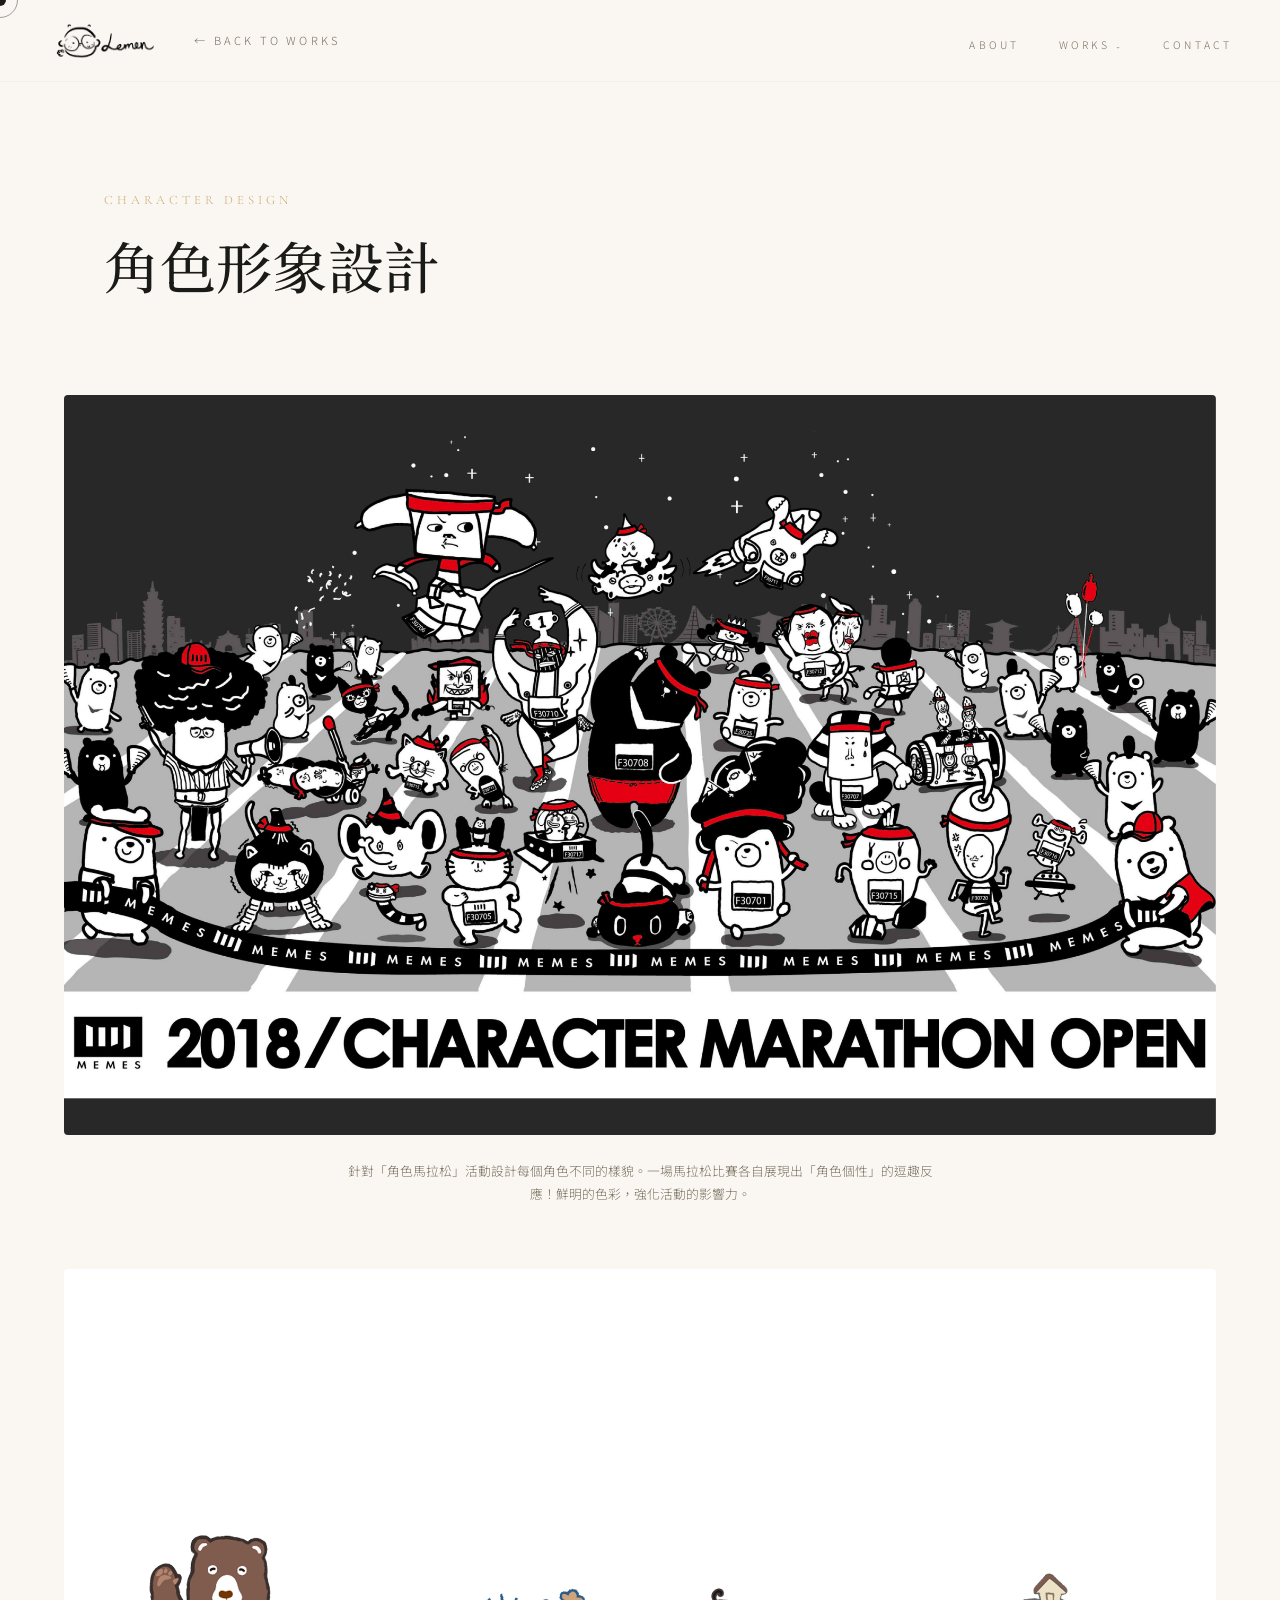
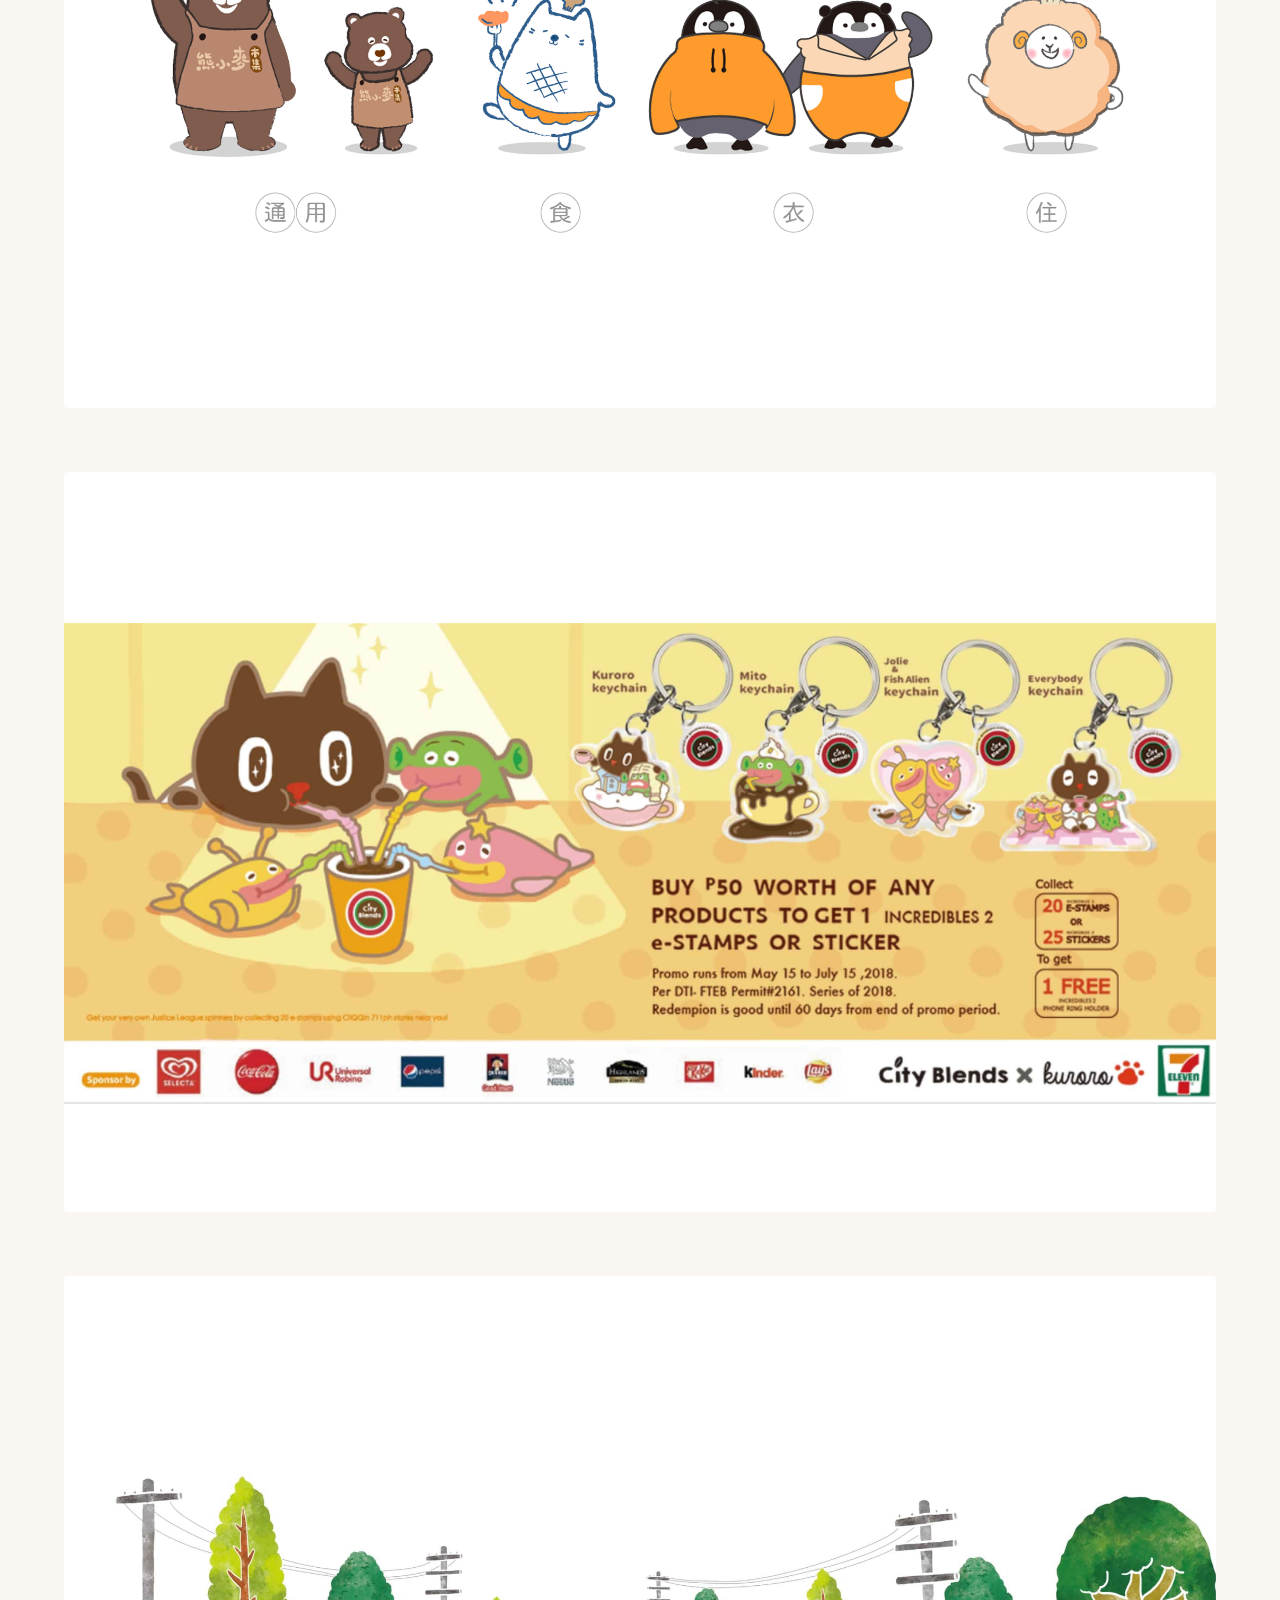
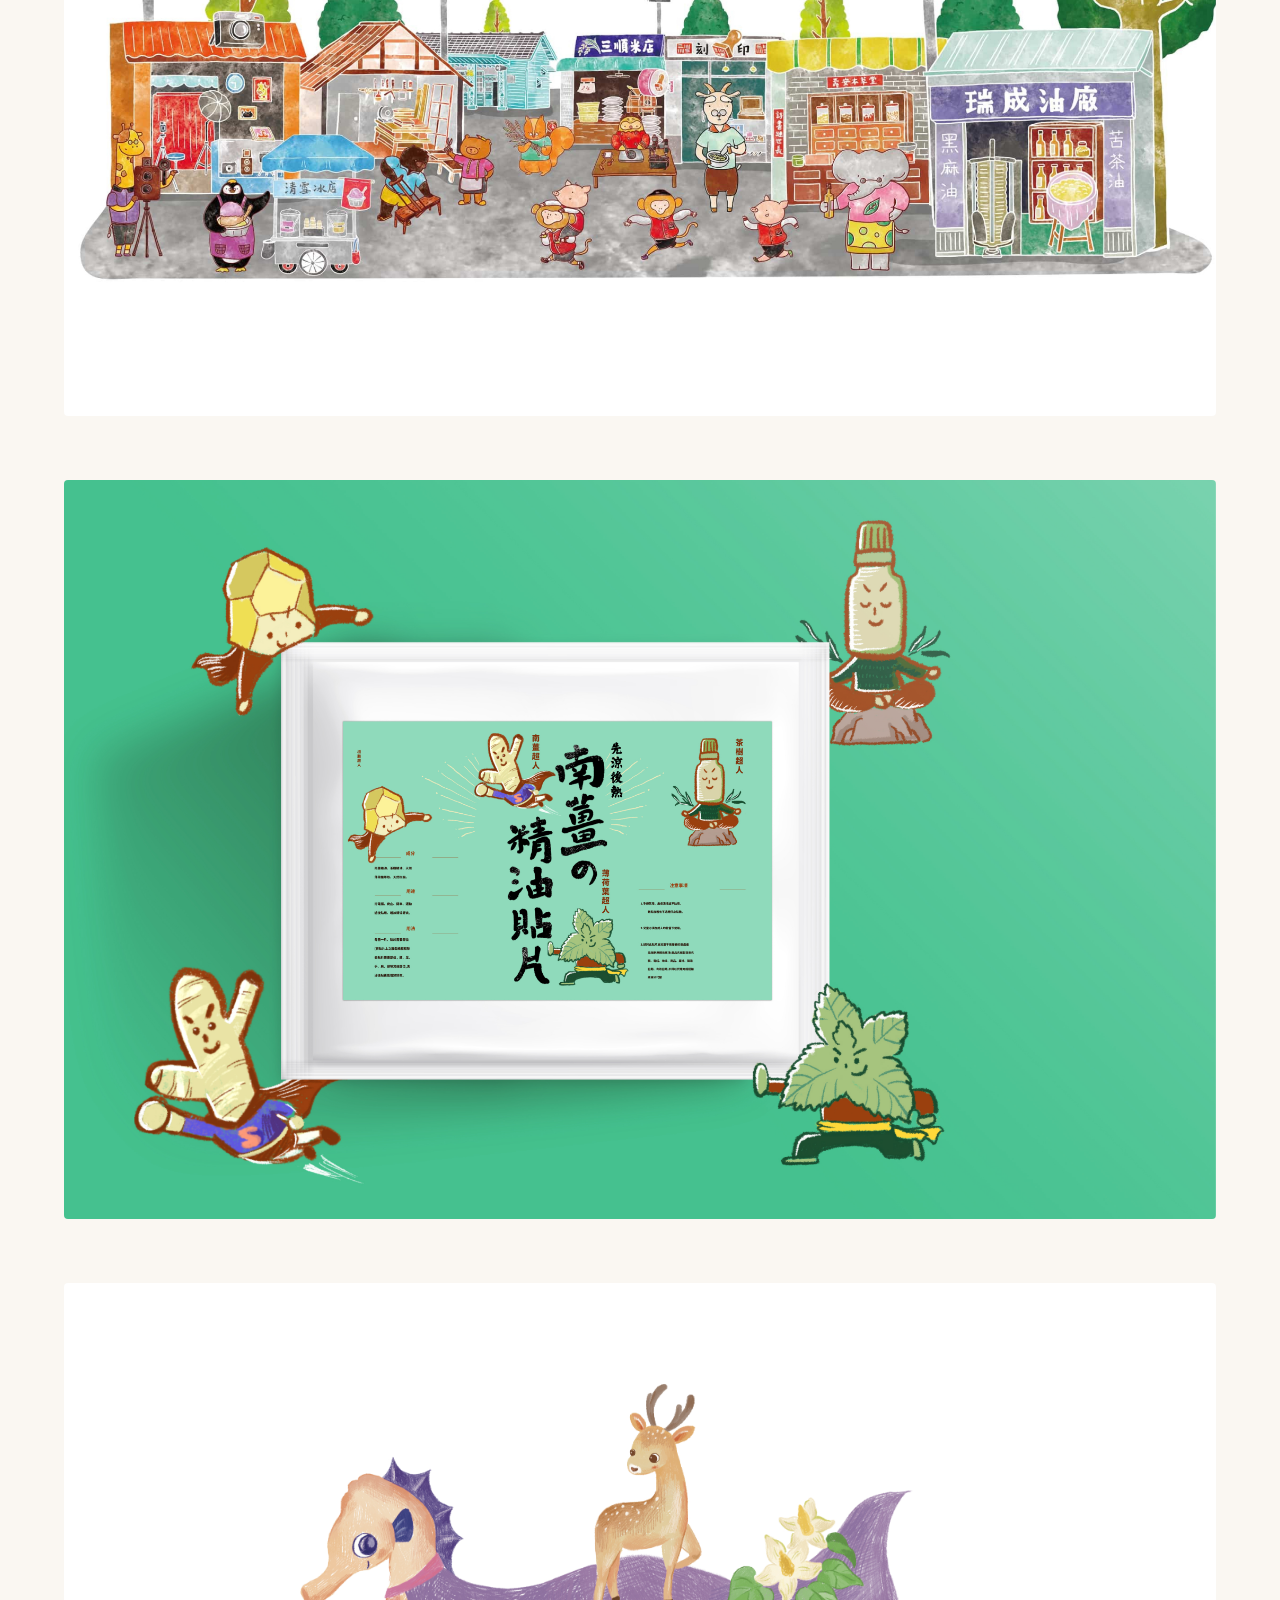
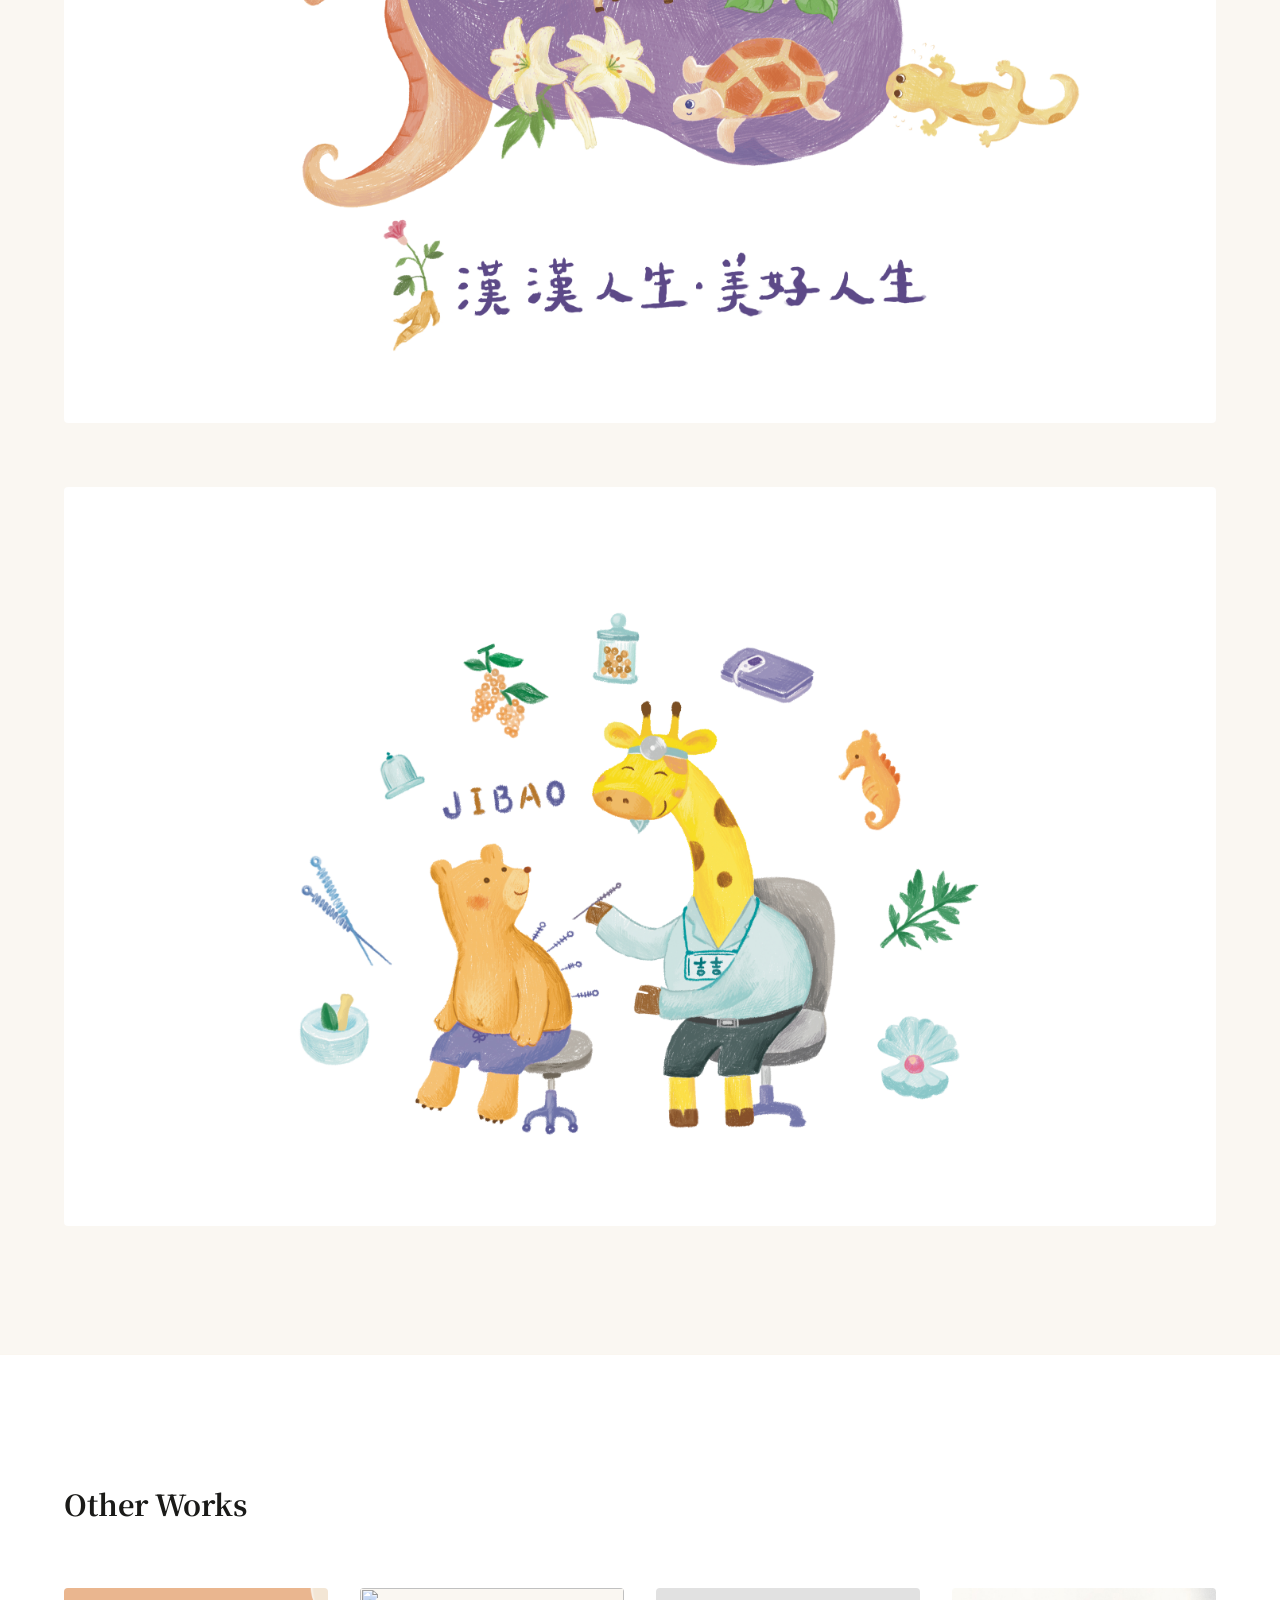
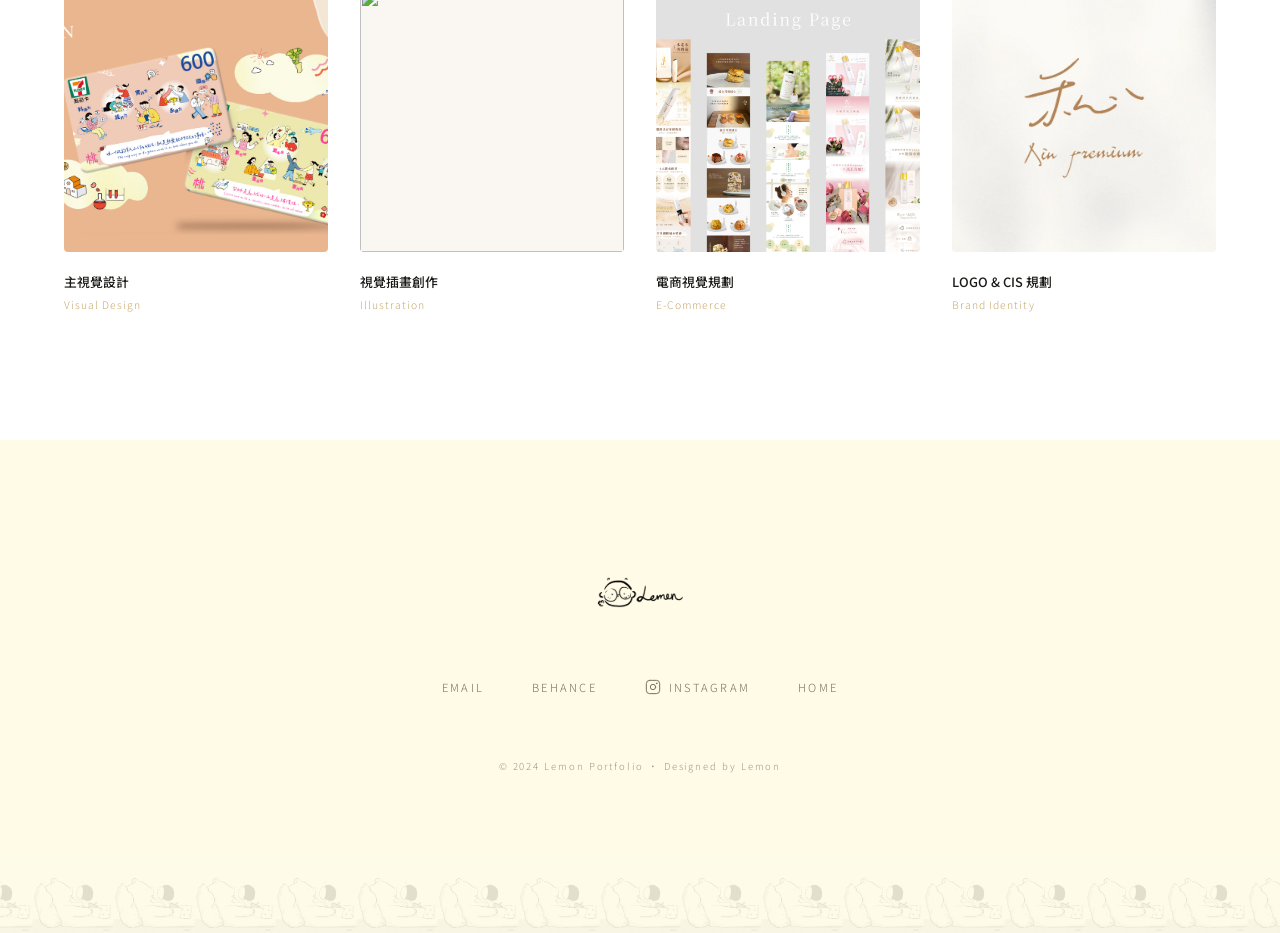
==== work-character.html @ ae892cd6 "Update links and add Floating Back to Top button" ====
<!DOCTYPE html>
<html lang="zh-TW">

<head>
    <meta charset="UTF-8">
    <meta name="viewport" content="width=device-width, initial-scale=1.0">
    <title>角色設計 — Lemon Portfolio</title>
    <link rel="preconnect" href="https://fonts.googleapis.com">
    <link rel="preconnect" href="https://fonts.gstatic.com" crossorigin>
    <link
        href="https://fonts.googleapis.com/css2?family=Noto+Serif+TC:wght@300;400;500;600&family=Cormorant+Garamond:ital,wght@0,300;0,400;0,500;0,600;0,700;1,300;1,400&family=Noto+Sans+TC:wght@300;400&display=swap"
        rel="stylesheet">
    <link rel="stylesheet" href="work.css">
</head>

<body class="work-page">

    <div class="cursor" id="cursor"></div>
    <div class="cursor-ring" id="cursorRing"></div>

    <!-- NAV -->
    <nav class="work-nav">
        <div class="nav-left">
            <a href="index.html" class="work-nav-logo">
                <img src="logo.png" alt="Lemon">
            </a>
            <a href="index.html#works" class="work-link-back">
                ← Back to Works
            </a>
        </div>
        <ul class="nav-links">
            <li><a href="index.html#about">About</a></li>
            <li class="has-dropdown">
                <a href="index.html#works">Works</a>
                <ul class="dropdown">
                    <li><a href="work-visual.html">主視覺設計</a></li>
                    <li><a href="work-illustration.html">插畫視覺設計</a></li>
                    <li><a href="work-character.html">角色形象設計</a></li>
                    <li><a href="work-commercial.html">商業作品設計</a></li>
                    <li><a href="work-logo.html">品牌識別設計</a></li>
                    <li><a href="work-ui.html">UI視覺設計</a></li>
                </ul>
            </li>
            <li><a href="index.html#contact">Contact</a></li>
        </ul>

        <div class="hamburger" id="hamburger">
            <span></span>
            <span></span>
            <span></span>
        </div>
    </nav>

    <!-- HEADER -->
    <header class="detail-header">
        <p class="detail-cat">Character Design</p>
        <h1 class="detail-title">角色形象設計</h1>
    </header>

    <!-- BODY -->
    <main class="detail-body">
        <div class="image-stack">
            <div class="stack-item">
                <img src="works/character-01.jpg" alt="Character Design 01">
                <p class="stack-caption">針對「角色馬拉松」活動設計每個角色不同的樣貌。一場馬拉松比賽各自展現出「角色個性」的逗趣反應！鮮明的色彩，強化活動的影響力。</p>
            </div>
            <!-- 2 -->
            <div class="stack-item">
                <img src="works/character-02.jpg" alt="Character Design 02">

            </div>

            <!-- 3 -->
            <div class="stack-item">
                <img src="works/character-03.jpg" alt="Character Design 03">

            </div>
            <!-- 4 -->
            <div class="stack-item">
                <img src="works/character-04.jpg" alt="Character Design 04">

            </div>
            <!-- 5 -->
            <div class="stack-item">
                <img src="works/character-05.jpg" alt="Character Design 05">
            </div>
            <!-- 6 -->
            <div class="stack-item">
                <img src="works/character-06.jpg" alt="Character Design 06">
            </div>
            <!-- 7 -->
            <div class="stack-item">
                <img src="works/character-07.jpg" alt="Character Design 07">
            </div>

    </main>

    <!-- RELATED WORKS -->
    <section class="related-section">
        <div class="related-header">
            <h2 class="related-title">Other Works</h2>
        </div>
        <div class="related-grid">
            <a href="work-visual.html" class="related-item">
                <div class="related-thumb"><img src="works/visual-01.jpg" alt=""></div>
                <div class="related-name">主視覺設計</div>
                <div class="related-tag">Visual Design</div>
            </a>
            <a href="work-illustration.html" class="related-item">
                <div class="related-thumb"><img src="works/illustration-02.jpg" alt=""></div>
                <div class="related-name">視覺插畫創作</div>
                <div class="related-tag">Illustration</div>
            </a>
            <a href="work-commercial.html" class="related-item">
                <div class="related-thumb"><img src="works/commercial-01.jpg" alt=""></div>
                <div class="related-name">電商視覺規劃</div>
                <div class="related-tag">E-Commerce</div>
            </a>
            <a href="work-logo.html" class="related-item">
                <div class="related-thumb"><img src="works/logo-cis-01.jpg" alt=""></div>
                <div class="related-name">LOGO & CIS 規劃</div>
                <div class="related-tag">Brand Identity</div>
            </a>
        </div>
    </section>

    <!-- FOOTER -->
    <footer class="page-footer">
        <img src="logo.png" alt="Lemon" class="footer-logo">
        <div class="footer-contact-links">
            <a href="mailto:komo2102@gmail.com" class="footer-link">Email</a>
            <a href="https://www.behance.net/kkkomo2102" target="_blank" class="footer-link">Behance</a>
            <a href="https://www.instagram.com/ball_ball_cute?igsh=MTl1d2VodnV4YzM5aw%3D%3D&utm_source=qr"
                target="_blank" class="footer-link footer-ig" aria-label="Instagram">
                <svg xmlns="http://www.w3.org/2000/svg" width="16" height="16" viewBox="0 0 24 24" fill="none"
                    stroke="currentColor" stroke-width="1.5" stroke-linecap="round" stroke-linejoin="round">
                    <rect x="2" y="2" width="20" height="20" rx="5" ry="5" />
                    <circle cx="12" cy="12" r="4" />
                    <circle cx="17.5" cy="6.5" r="0.5" fill="currentColor" />
                </svg>
                Instagram
            </a>
            <a href="index.html" class="footer-link">Home</a>
        </div>
        <p style="font-size: 0.6rem; color: #999; letter-spacing: 0.2em;">© 2024 Lemon Portfolio · Designed by Lemon</p>
        <div class="footer-pattern"></div>
    </footer>

    <button id="backToTop" class="back-to-top" aria-label="Back to Top">
        <svg viewBox="0 0 24 24" fill="none" stroke="currentColor" stroke-width="2">
            <path d="M12 19V5M5 12l7-7 7 7" stroke-linecap="round" stroke-linejoin="round" />
        </svg>
    </button>
    <script src="script.js"></script>
</body>

</html>
---- work.css ----
@import url('index.css');

/* ──── Work Detail Page - New Minimalist Stacked Layout ──── */

.work-page {
    background: var(--pale);
    color: var(--ink);
    min-height: 100vh;
}

/* Nav */
.work-nav {
    position: fixed;
    top: 0;
    left: 0;
    right: 0;
    z-index: 100;
    padding: 0.8rem 3rem;
    display: flex;
    align-items: center;
    justify-content: space-between;
    background: rgba(250, 247, 242, 0.7);
    backdrop-filter: blur(15px);
    -webkit-backdrop-filter: blur(15px);
    border-bottom: 1px solid rgba(200, 169, 110, 0.1);
}

.work-nav-logo img {
    height: 50px;
    width: auto;
}

.nav-left {
    display: flex;
    align-items: center;
    gap: 2rem;
}

.work-link-back {
    font-size: 0.7rem;
    letter-spacing: 0.2rem;
    text-transform: uppercase;
    color: var(--muted);
    text-decoration: none;
    transition: color 0.3s;
}

/* On mobile/tablet, hide desktop nav-links in work pages too */
@media (max-width: 900px) {
    .work-nav .nav-links {
        display: none;
    }

    .work-nav .nav-links.active {
        display: flex;
    }
}

.work-link-back:hover {
    color: var(--warm);
}

/* Header Info */
.detail-header {
    padding: 12rem 4rem 4rem;
    max-width: 1200px;
    margin: 0 auto;
}

.detail-cat {
    font-family: 'Cormorant Garamond', serif;
    font-size: 0.8rem;
    letter-spacing: 0.3em;
    color: var(--warm);
    margin-bottom: 1.5rem;
    text-transform: uppercase;
}

.detail-title {
    font-family: 'Noto Serif TC', serif;
    font-size: clamp(2rem, 5vw, 3.5rem);
    font-weight: 500;
    margin-bottom: 2rem;
    line-height: 1.2;
}

.detail-info-row {
    display: flex;
    gap: 4rem;
    font-size: 0.8rem;
    color: var(--muted);
}

.info-item span {
    display: block;
    font-size: 0.65rem;
    letter-spacing: 0.2em;
    margin-bottom: 0.5rem;
    color: var(--warm);
}

/* Image Stack */
.detail-body {
    padding: 0 4rem 8rem;
    max-width: 1400px;
    margin: 0 auto;
}

.image-stack {
    display: flex;
    flex-direction: column;
    gap: 4rem;
}

.stack-item img {
    width: 100%;
    height: auto;
    display: block;
    border-radius: 4px;
}

.stack-caption {
    margin-top: 1.5rem;
    font-size: 0.8rem;
    color: var(--muted);
    text-align: center;
    max-width: 600px;
    margin-left: auto;
    margin-right: auto;
    line-height: 1.8;
}

/* Related Works */
.related-section {
    padding: 8rem 4rem;
    background: #fff;
    border-top: 1px solid rgba(200, 169, 110, 0.1);
}

.related-header {
    display: flex;
    justify-content: space-between;
    align-items: flex-end;
    margin-bottom: 4rem;
    max-width: 1200px;
    margin-left: auto;
    margin-right: auto;
}

.related-title {
    font-family: 'Noto Serif TC', serif;
    font-size: 1.8rem;
}

.related-grid {
    display: grid;
    grid-template-columns: repeat(4, 1fr);
    gap: 2rem;
    max-width: 1200px;
    margin: 0 auto;
}

.related-item {
    text-decoration: none;
    color: inherit;
    transition: transform 0.4s cubic-bezier(0.165, 0.84, 0.44, 1);
}

.related-item:hover {
    transform: translateY(-8px);
}

.related-thumb {
    aspect-ratio: 1;
    overflow: hidden;
    border-radius: 4px;
    margin-bottom: 1.2rem;
    background: var(--pale);
}

.related-thumb img {
    width: 100%;
    height: 100%;
    object-fit: cover;
}

.related-name {
    font-size: 0.8rem;
    font-weight: 500;
    margin-bottom: 0.4rem;
}

.related-tag {
    font-size: 0.65rem;
    color: var(--warm);
    letter-spacing: 0.1em;
}

/* Footer Branded */
.page-footer {
    background: #fffbe6;
    padding: 8rem 4rem 10rem;
    text-align: center;
    position: relative;
    overflow: hidden;
}

.footer-logo {
    width: 100px;
    margin-bottom: 4rem;
}

.footer-contact-links {
    display: flex;
    justify-content: center;
    gap: 3rem;
    margin-bottom: 4rem;
}

.footer-link {
    font-size: 0.7rem;
    letter-spacing: 0.2em;
    color: var(--muted);
    text-decoration: none;
    text-transform: uppercase;
}

/* The repeating illustration line at bottom */
.footer-pattern {
    position: absolute;
    bottom: 0;
    left: 0;
    right: 0;
    height: 80px;
    background-image: url('works/lemon-about-final.png');
    /* Using the character as a repeat base if suitable */
    background-size: contain;
    background-repeat: repeat-x;
    opacity: 0.15;
    filter: grayscale(1);
    pointer-events: none;
}

/* Responsive */
@media (max-width: 1024px) {
    .related-grid {
        grid-template-columns: repeat(2, 1fr);
    }

    .work-nav {
        padding: 1.5rem 2rem;
    }

    .detail-header,
    .detail-body,
    .related-section {
        padding-left: 2rem;
        padding-right: 2rem;
    }
}

@media (max-width: 600px) {
    .related-grid {
        grid-template-columns: 1fr;
    }

    .detail-info-row {
        flex-direction: column;
        gap: 1.5rem;
    }
}


/* Responsive */
@media (max-width: 900px) {
    .work-nav {
        padding: 1rem 1.5rem;
    }

    .work-hero {
        padding: 8rem 1.5rem 4rem;
    }

    .work-content {
        padding: 3rem 1.5rem 6rem;
    }

    .work-gallery {
        grid-template-columns: 1fr;
    }

    .gallery-item.wide {
        grid-column: span 1;
        aspect-ratio: 4/3;
    }

    .gallery-item.tall {
        grid-row: span 1;
        aspect-ratio: 4/3;
    }

    .work-cta {
        flex-direction: column;
        align-items: flex-start;
        gap: 2rem;
    }
}
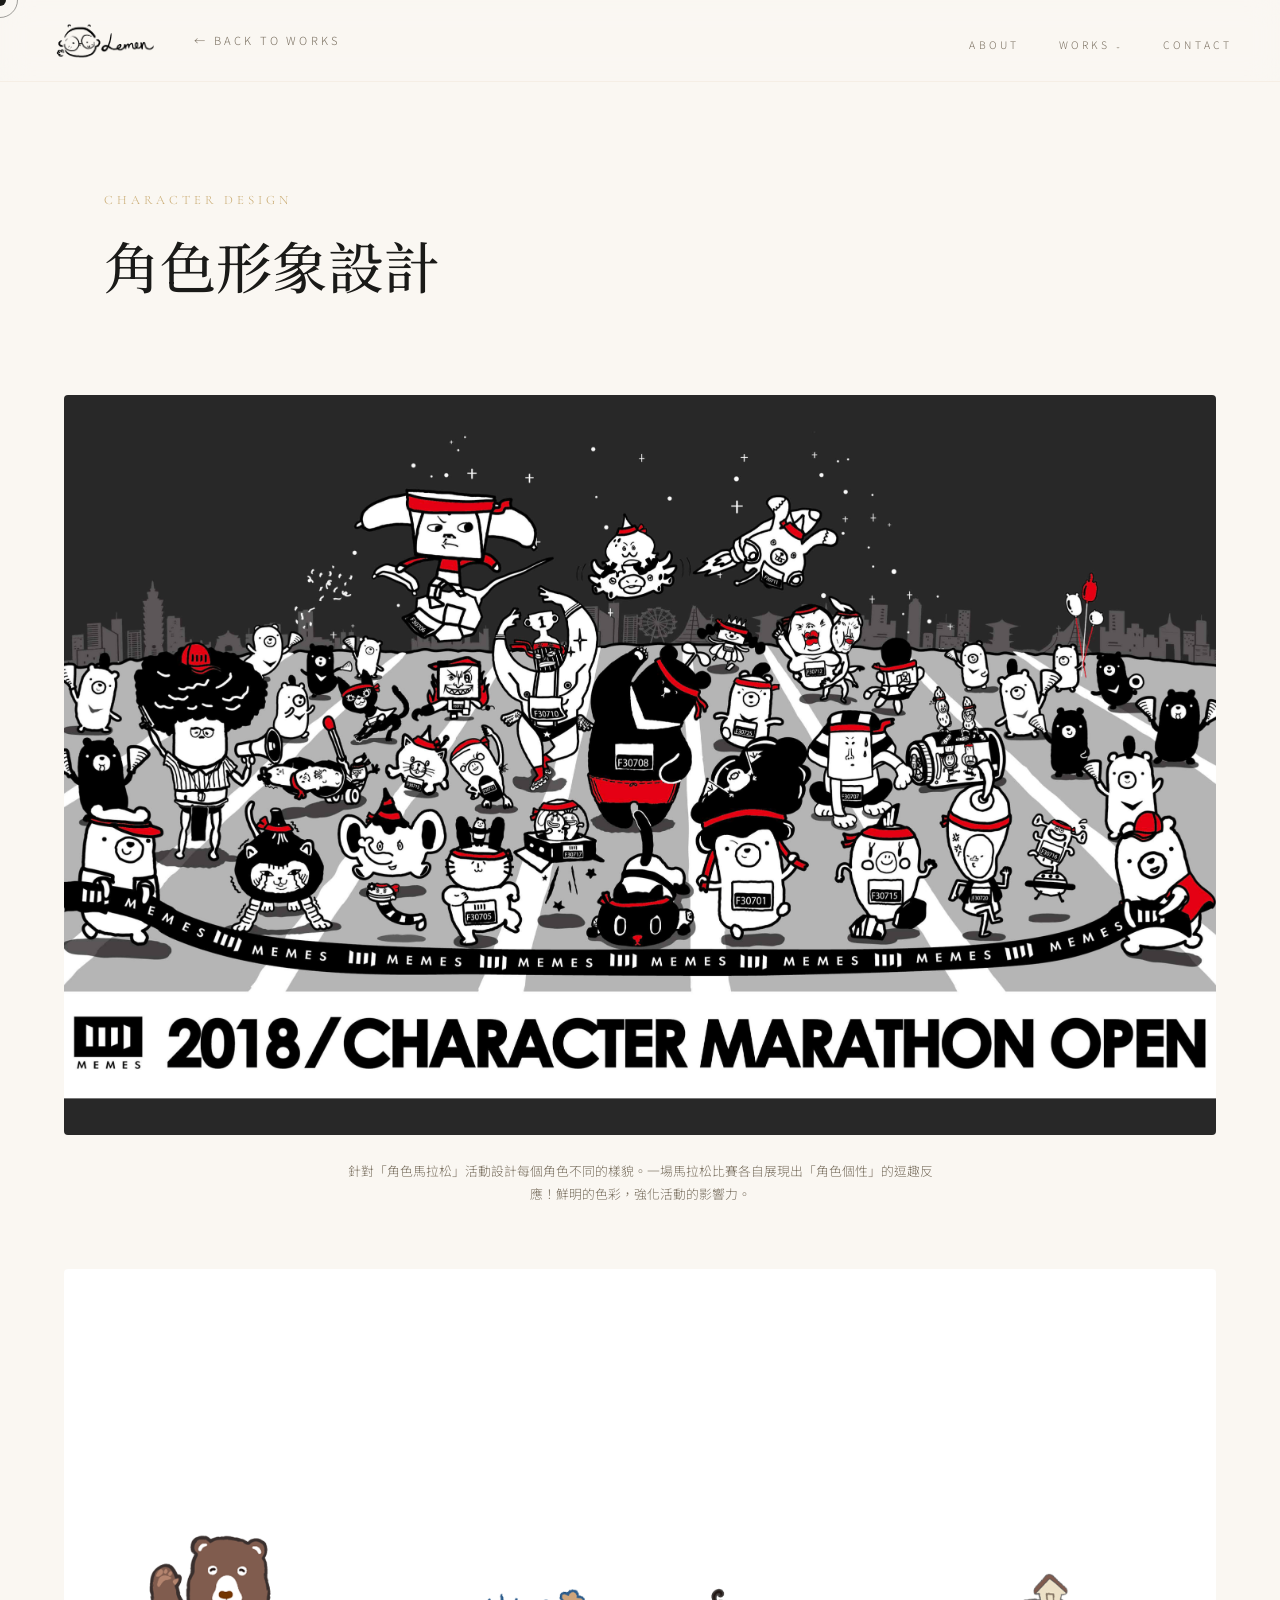
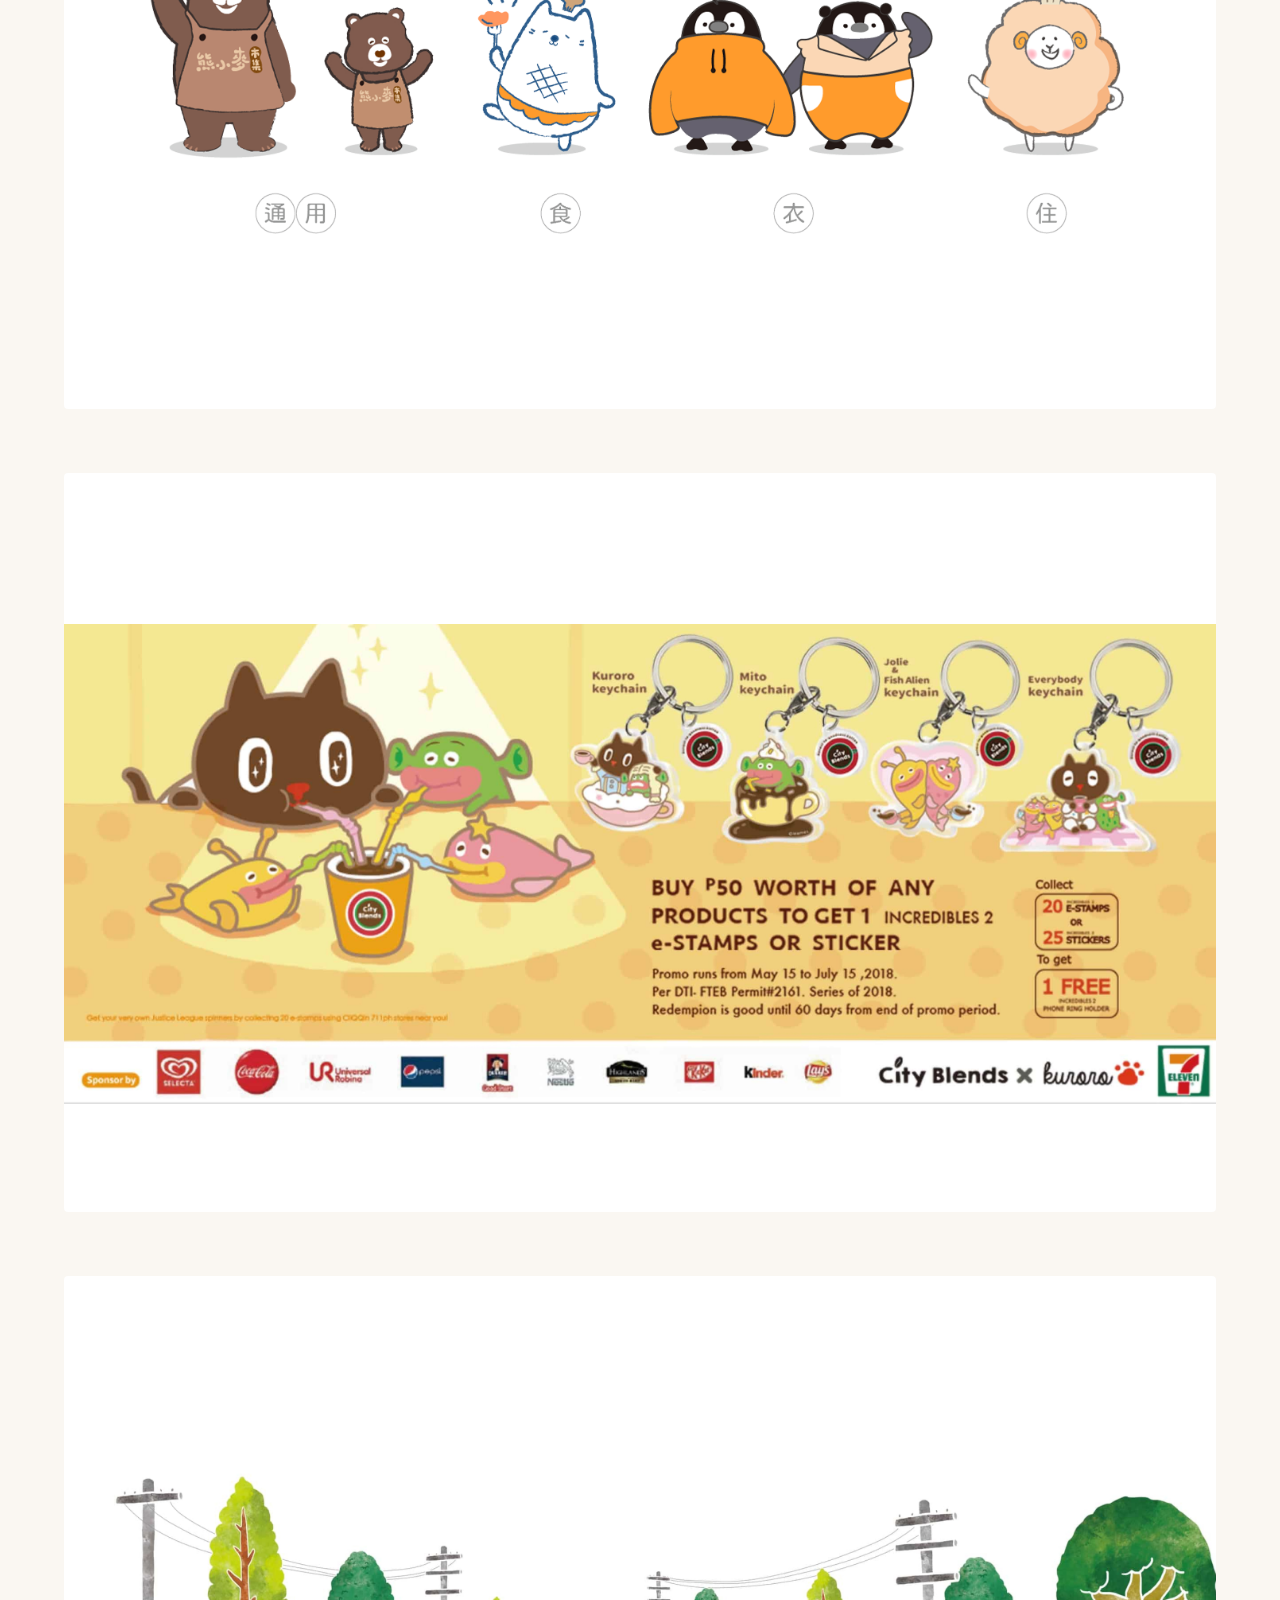
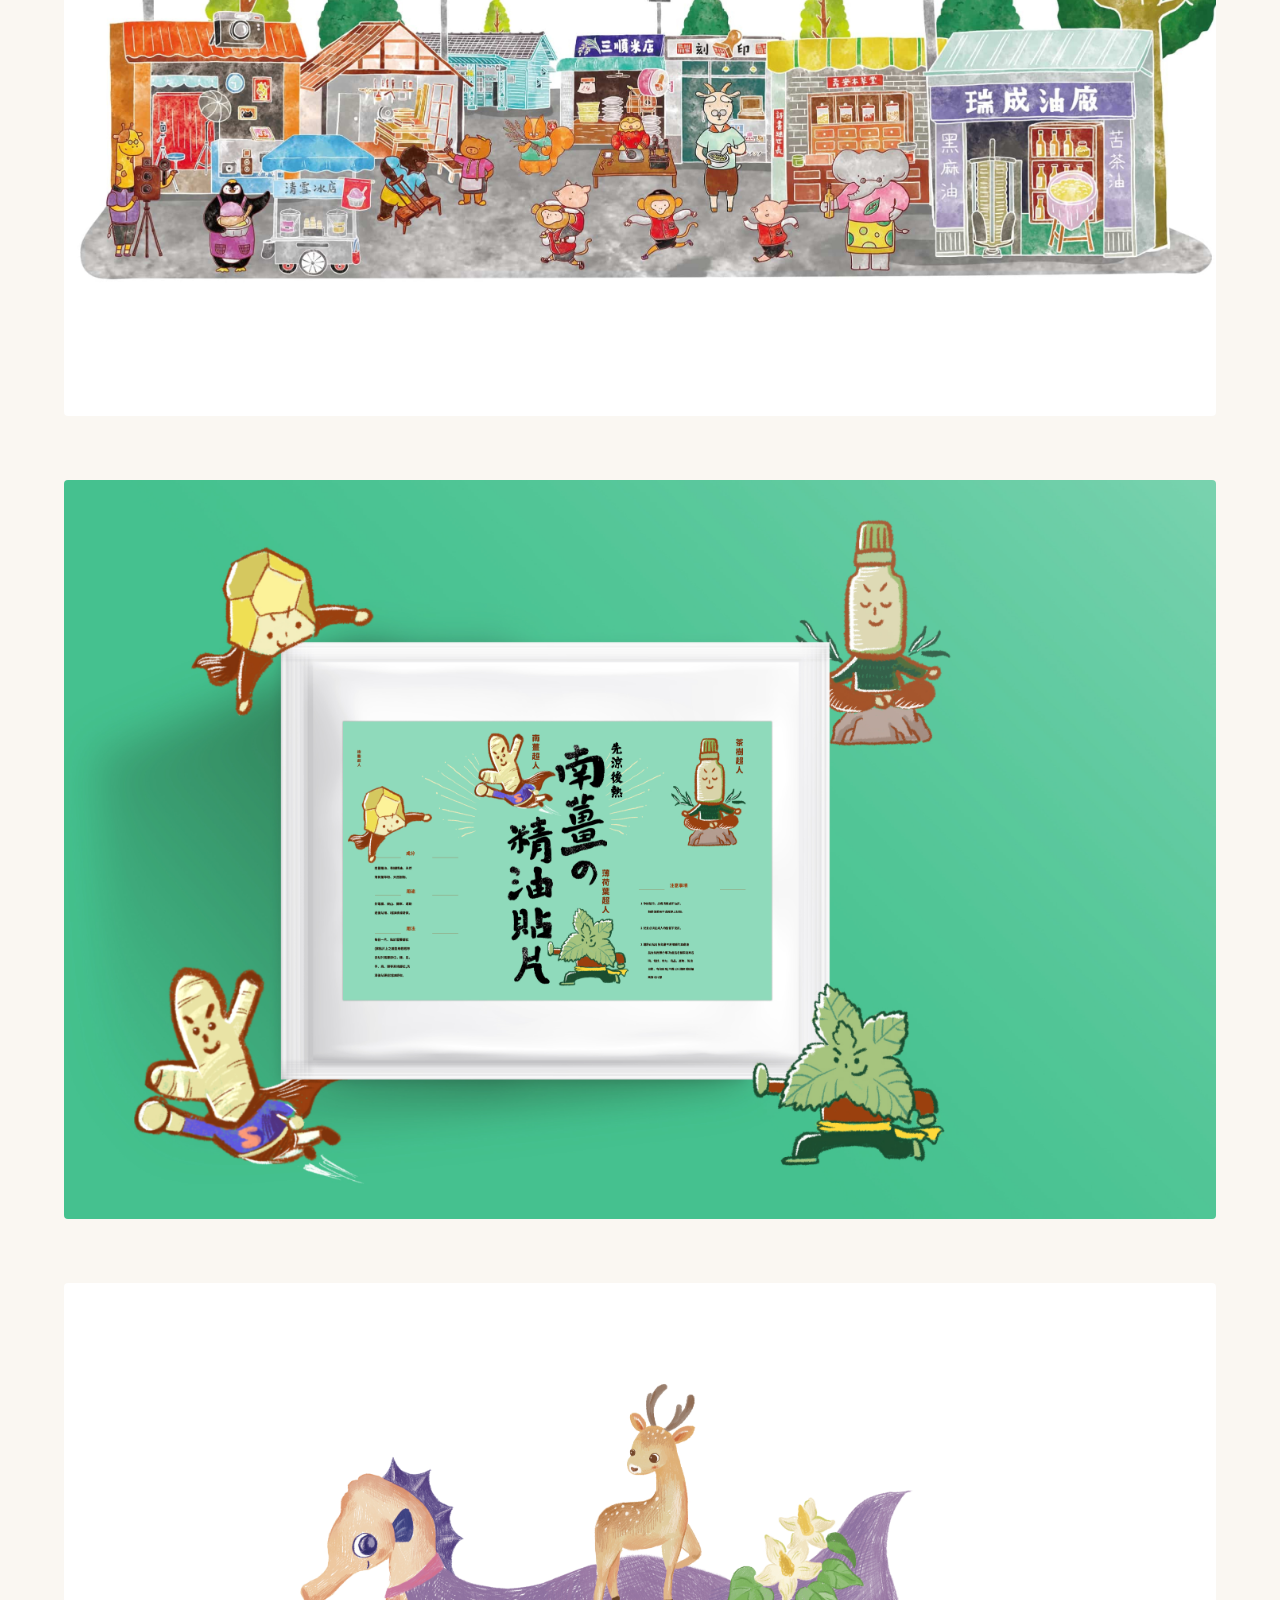
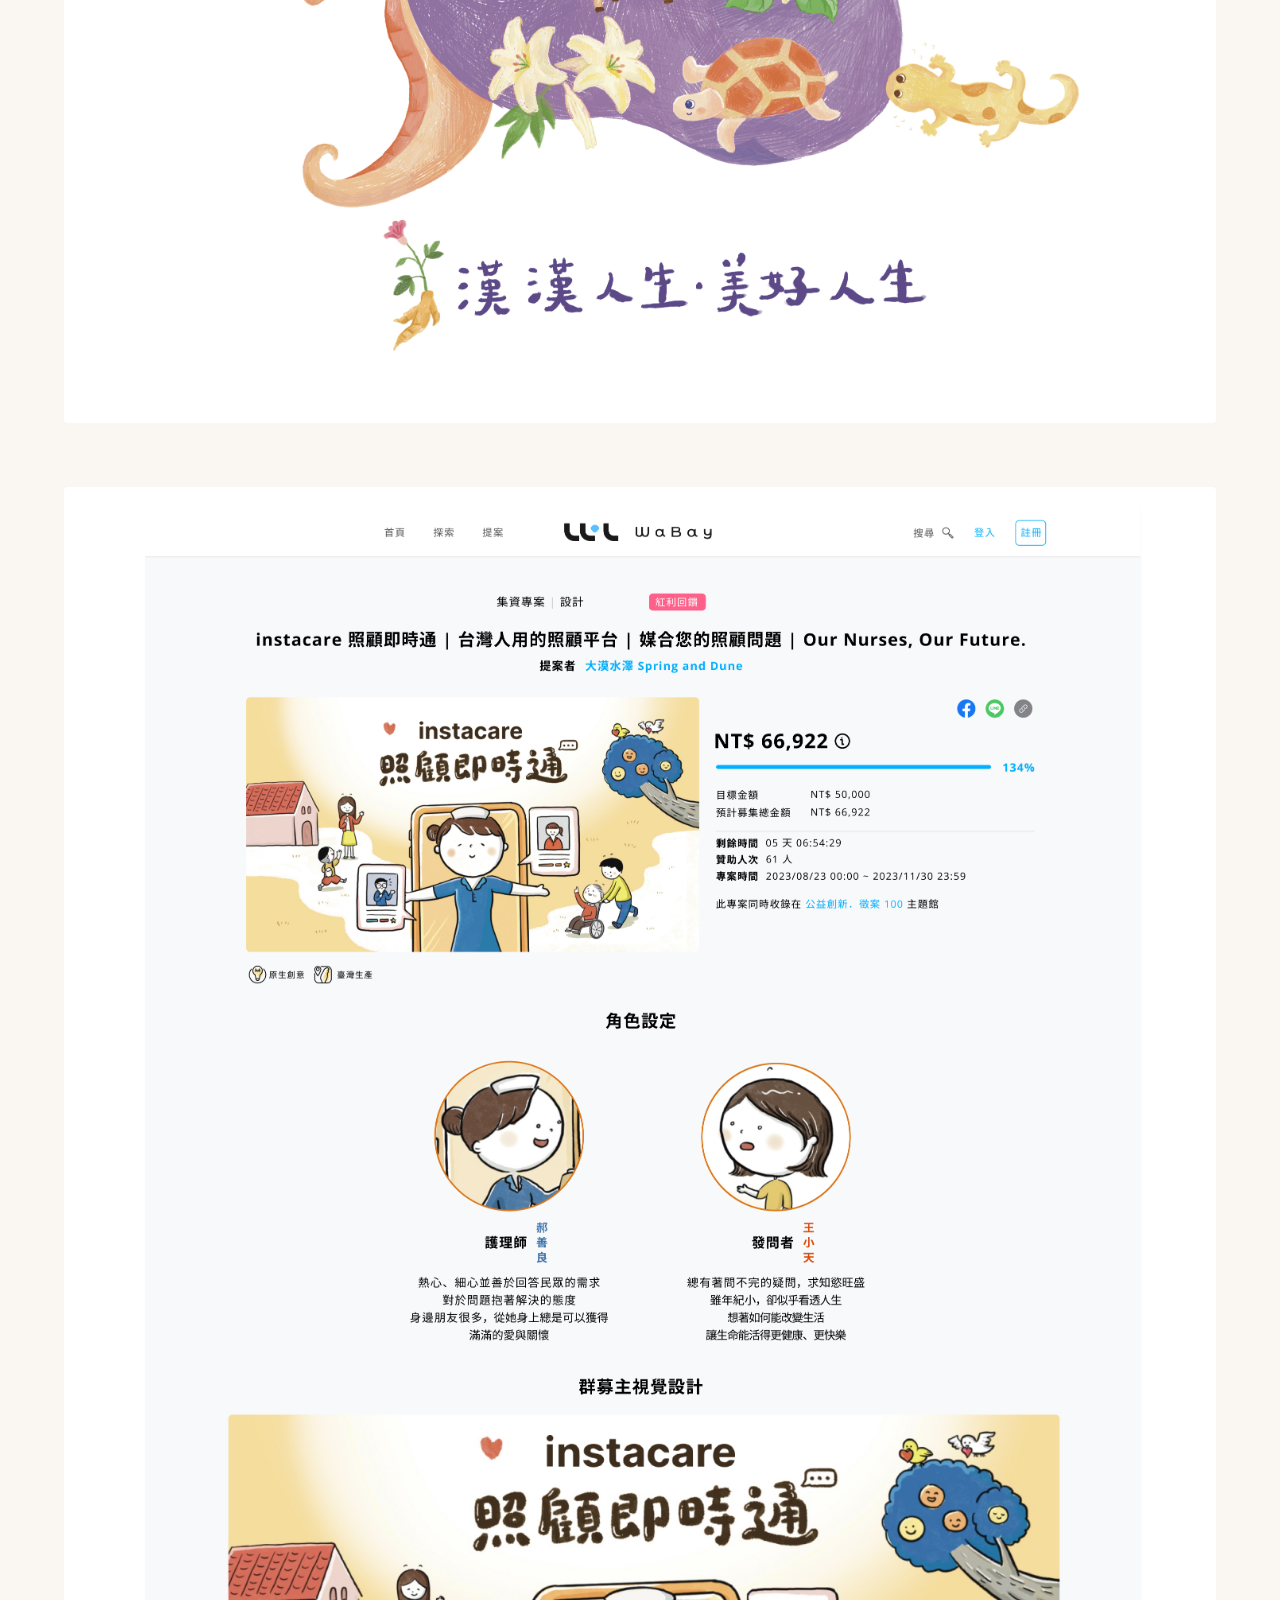
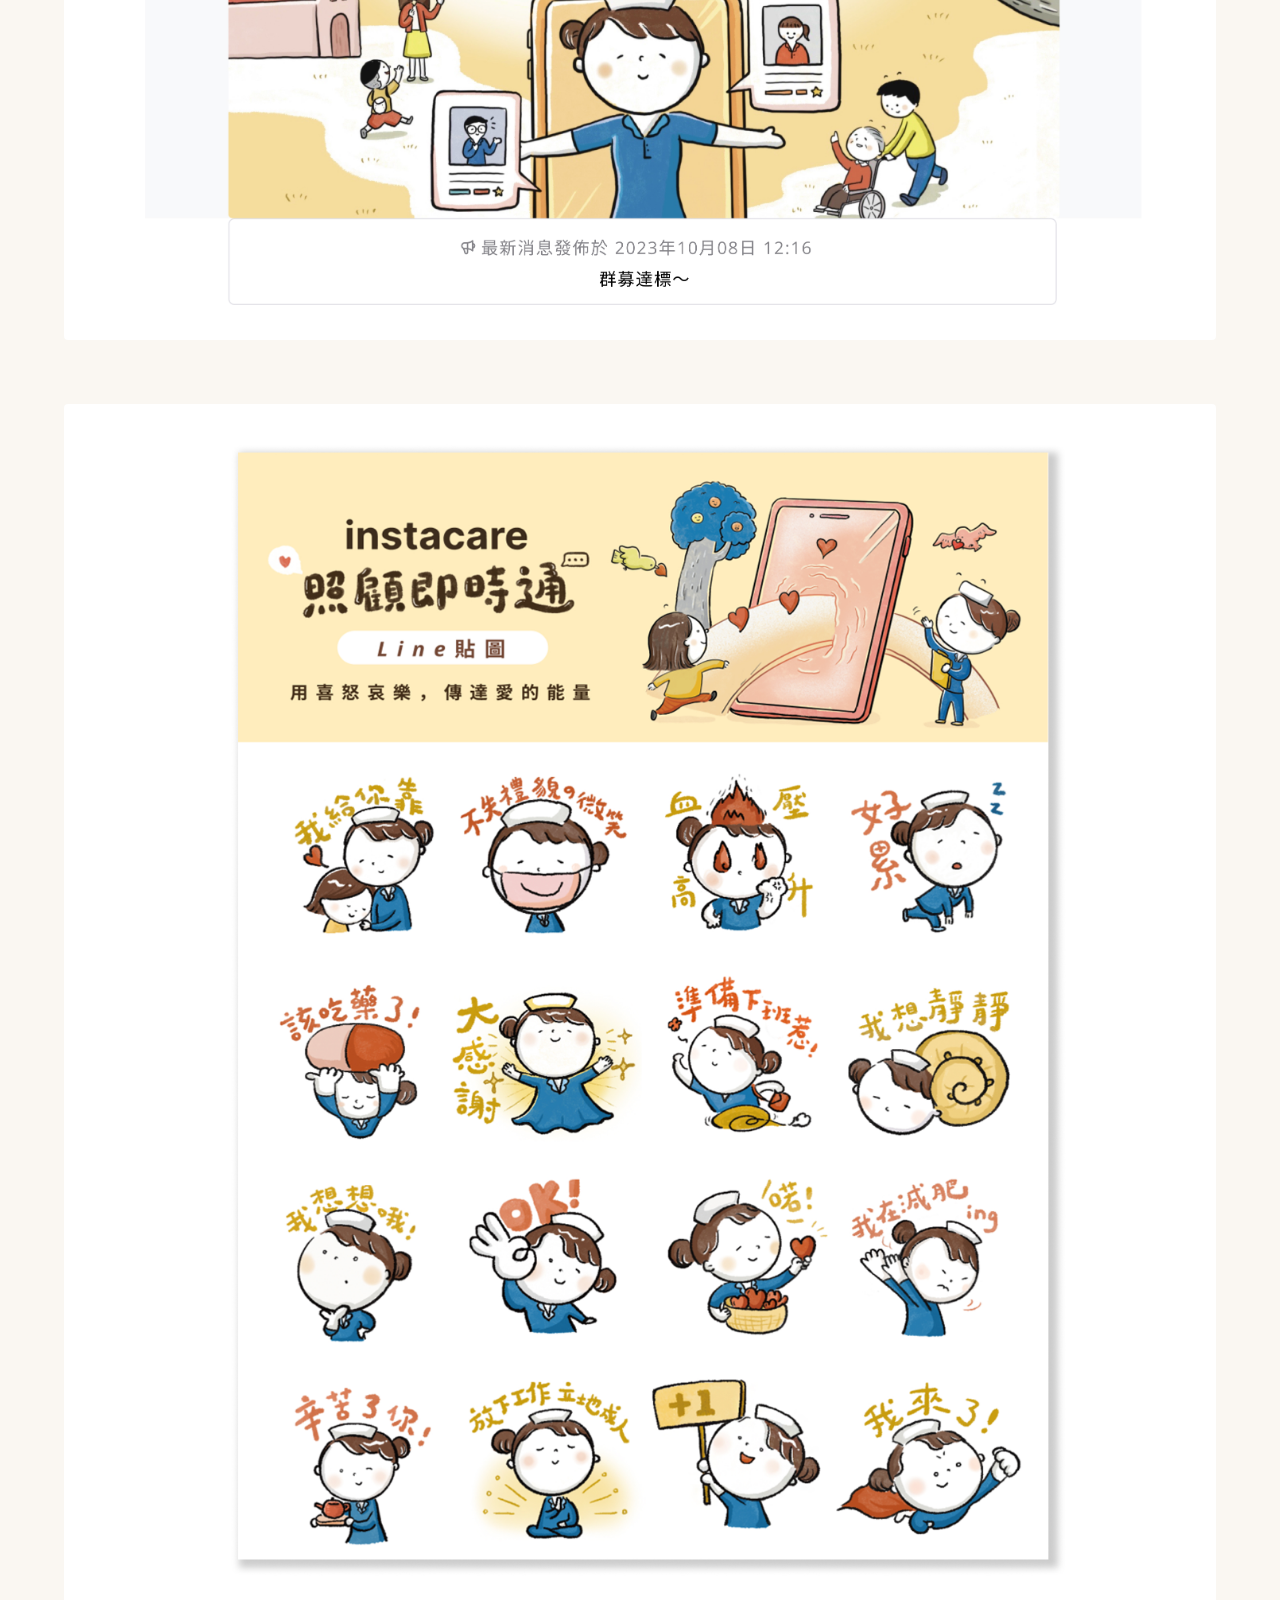
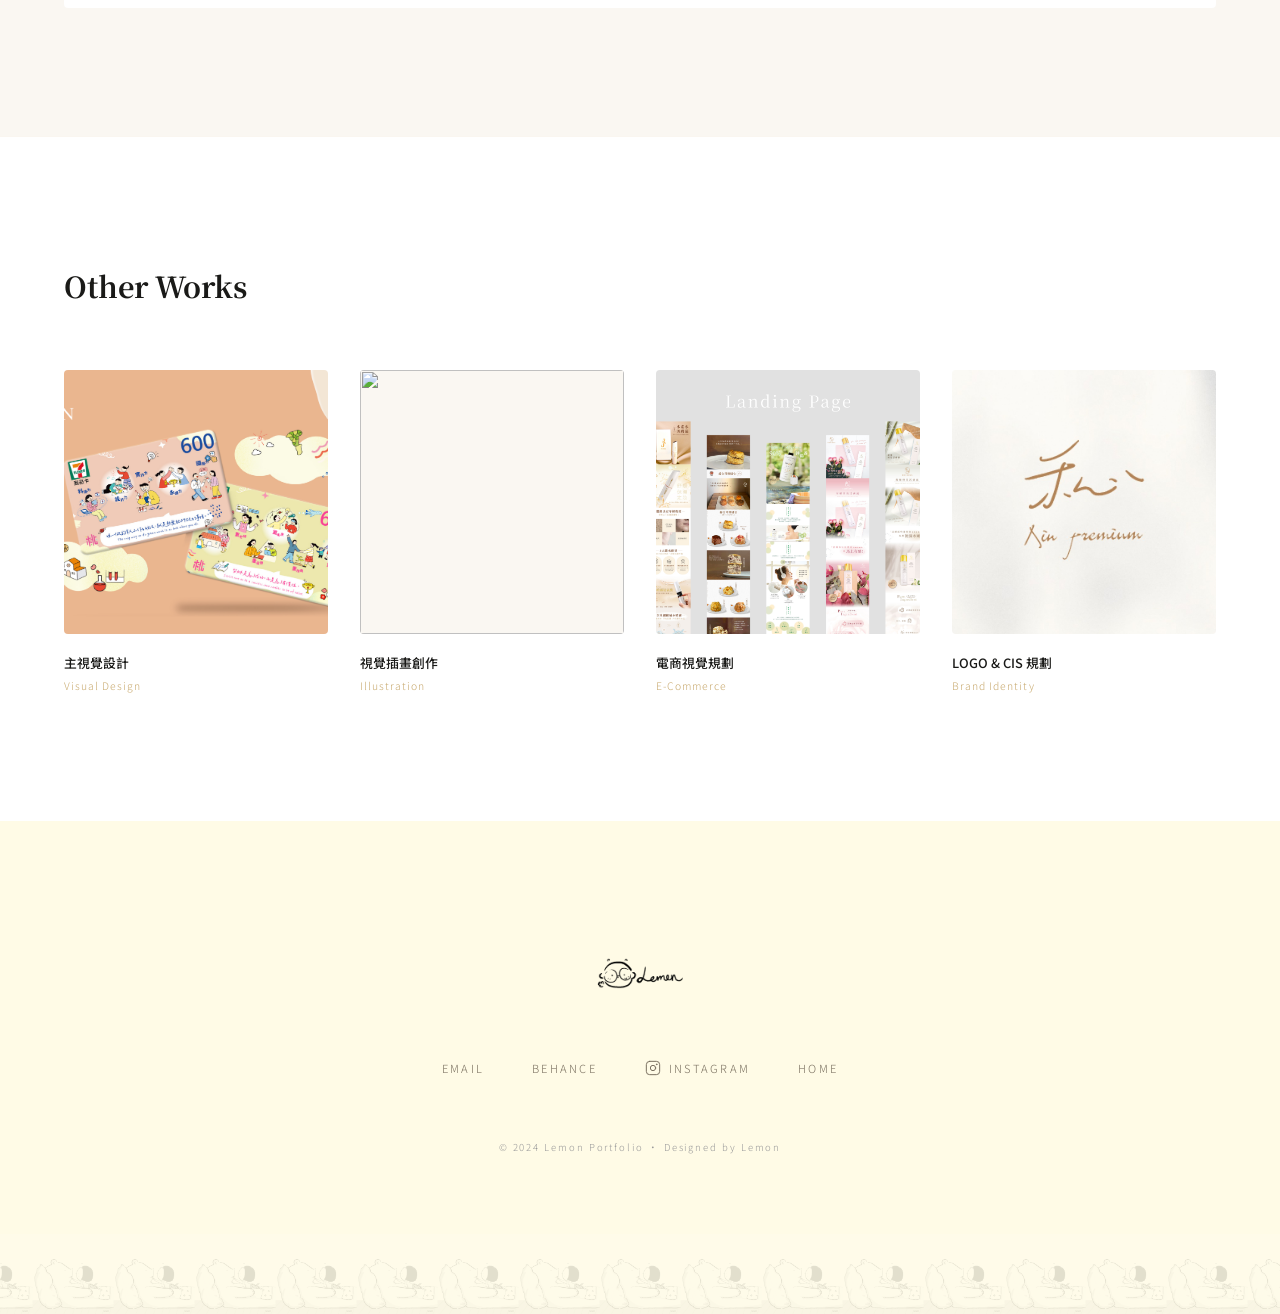
==== commit e2ec28e0: "feat: add new images to work pages" ====
--- a/work-character.html
+++ b/work-character.html
@@ -92,6 +92,10 @@
             <div class="stack-item">
                 <img src="works/character-07.jpg" alt="Character Design 07">
             </div>
+            <!-- 8 -->
+            <div class="stack-item">
+                <img src="works/character-08.jpg" alt="Character Design 08">
+            </div>
 
     </main>
 
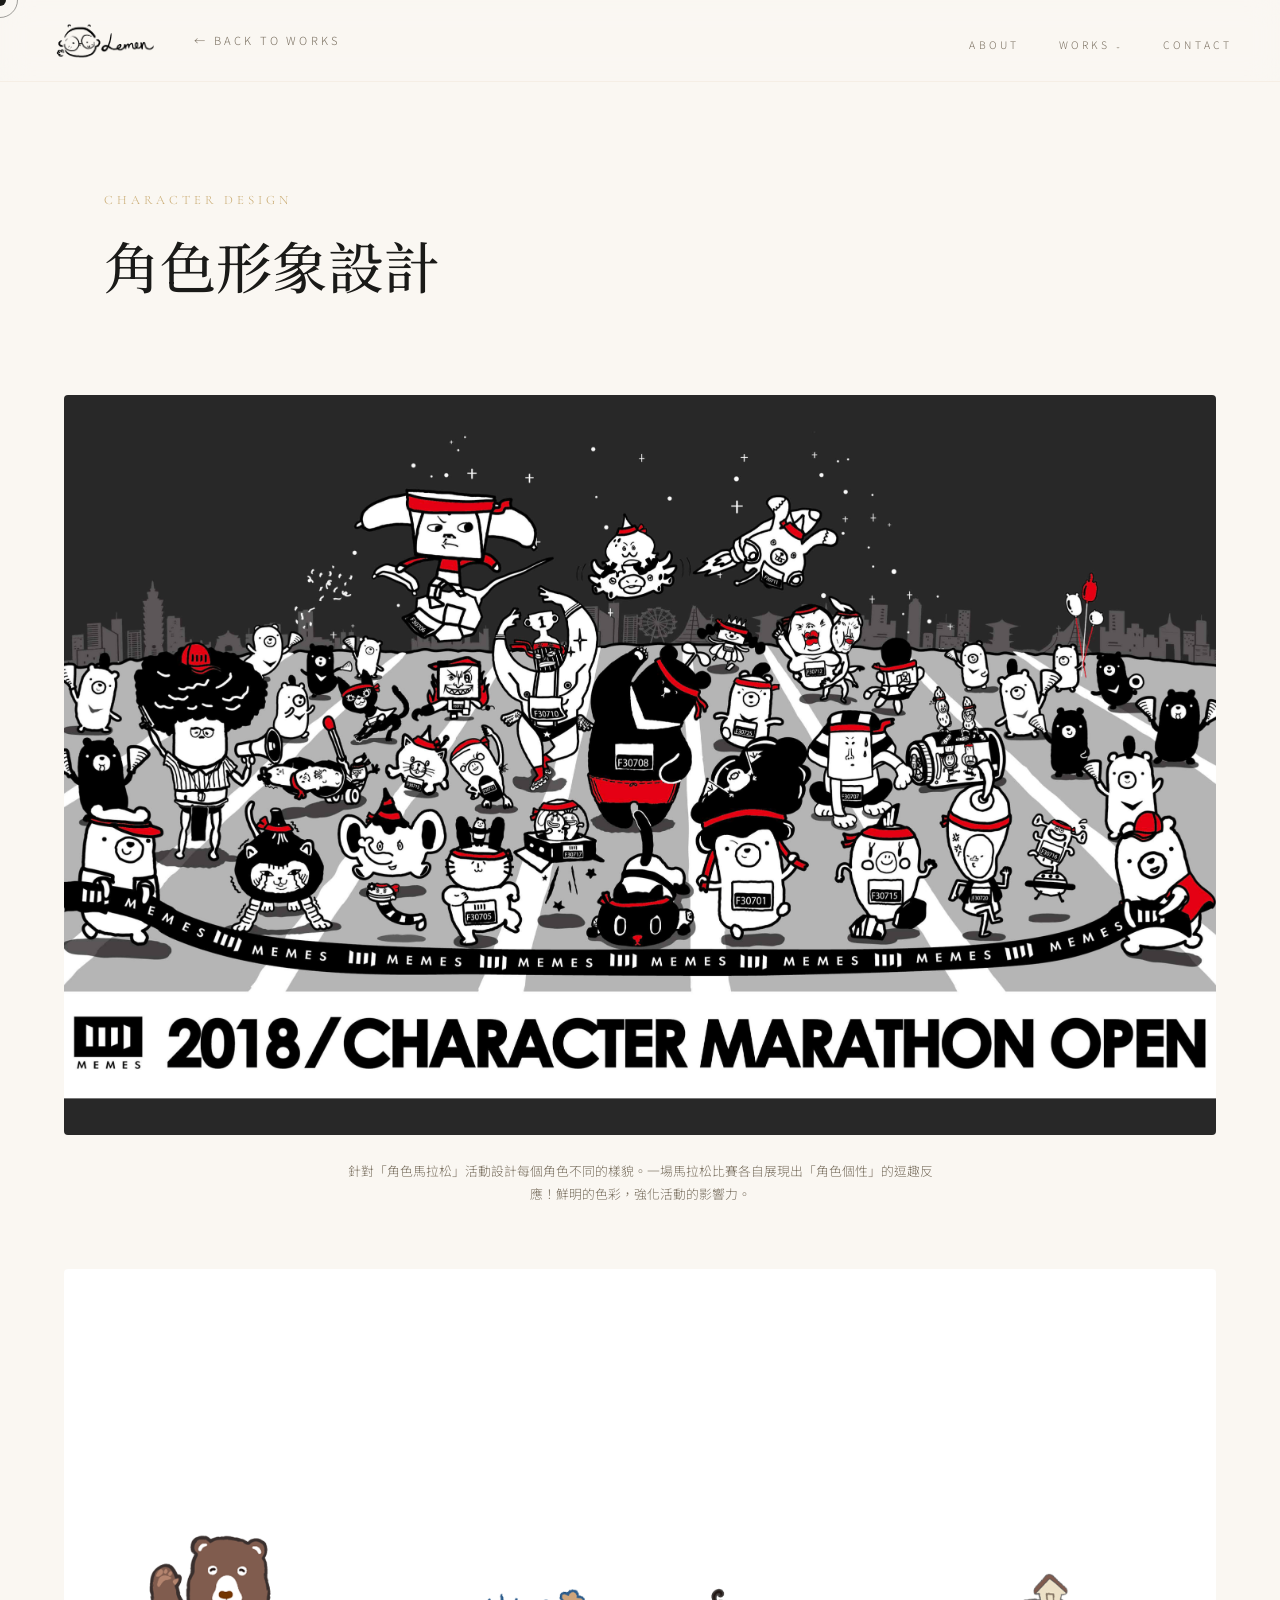
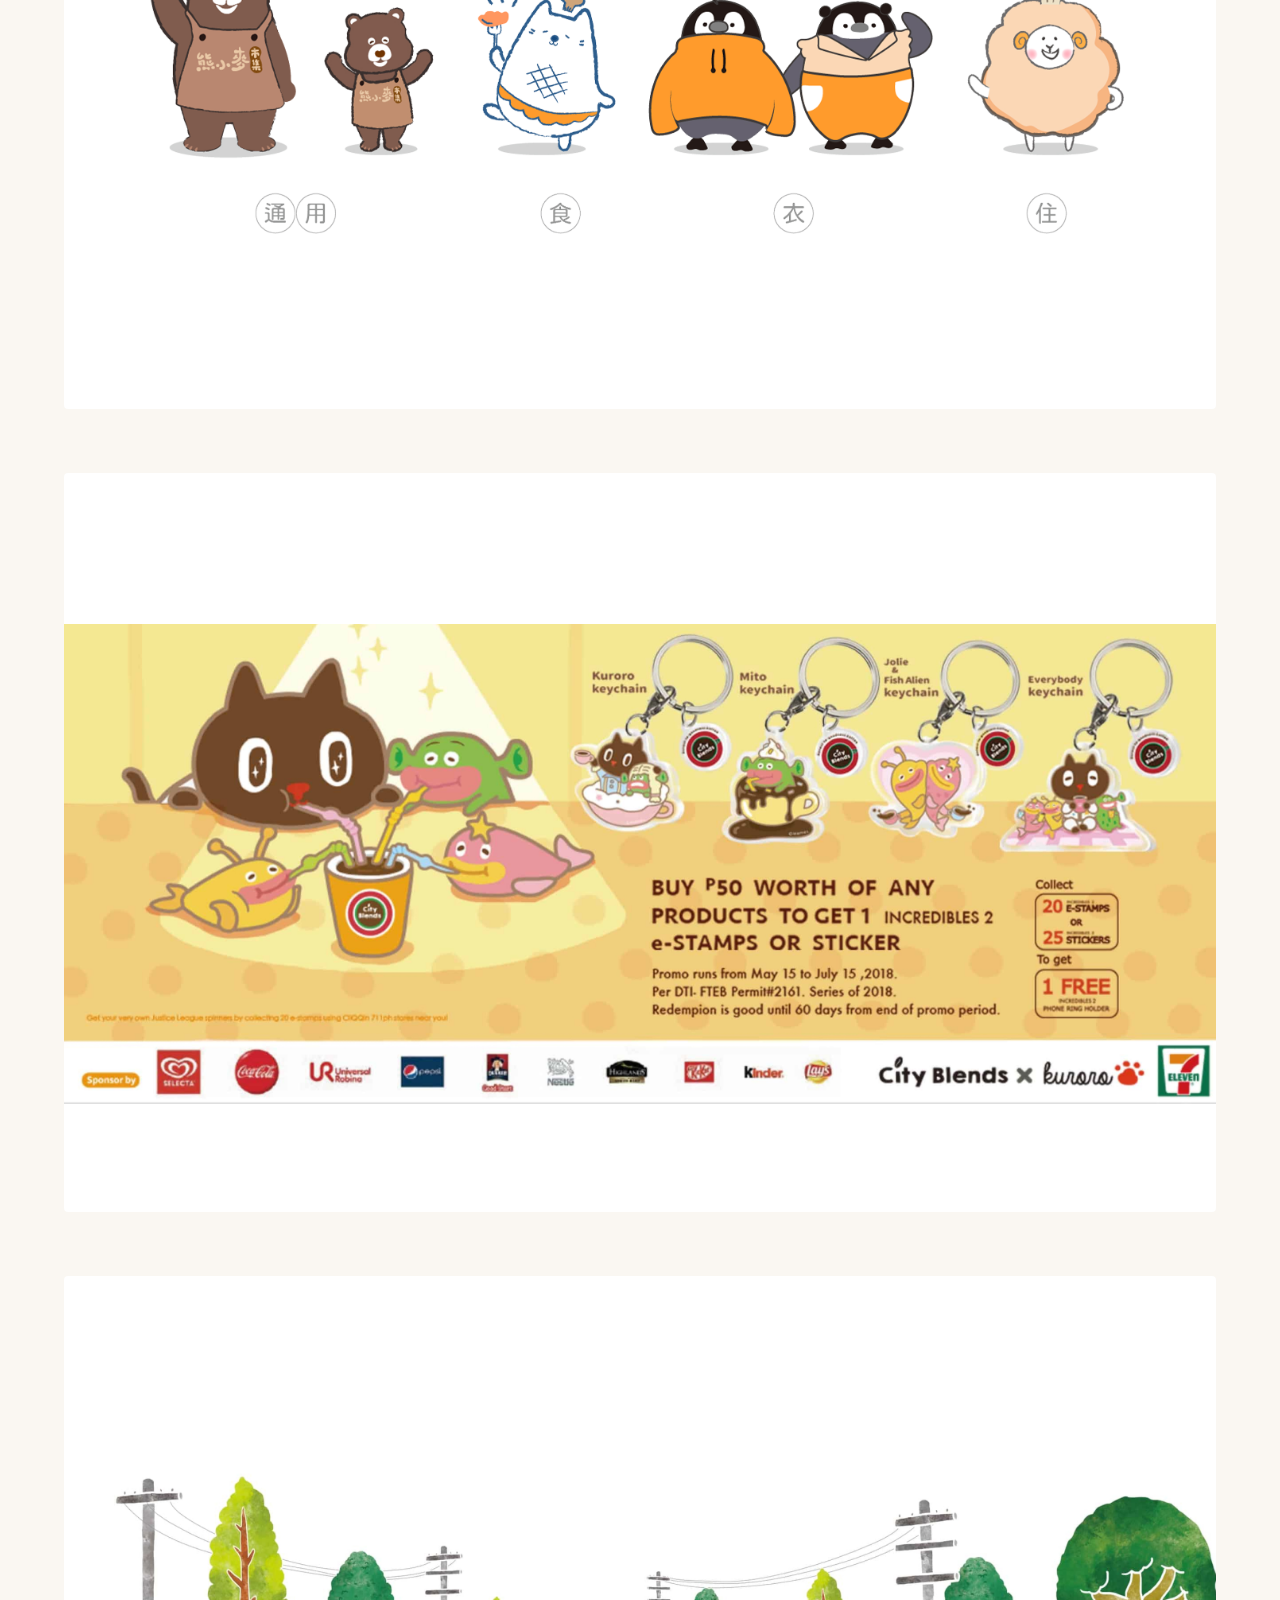
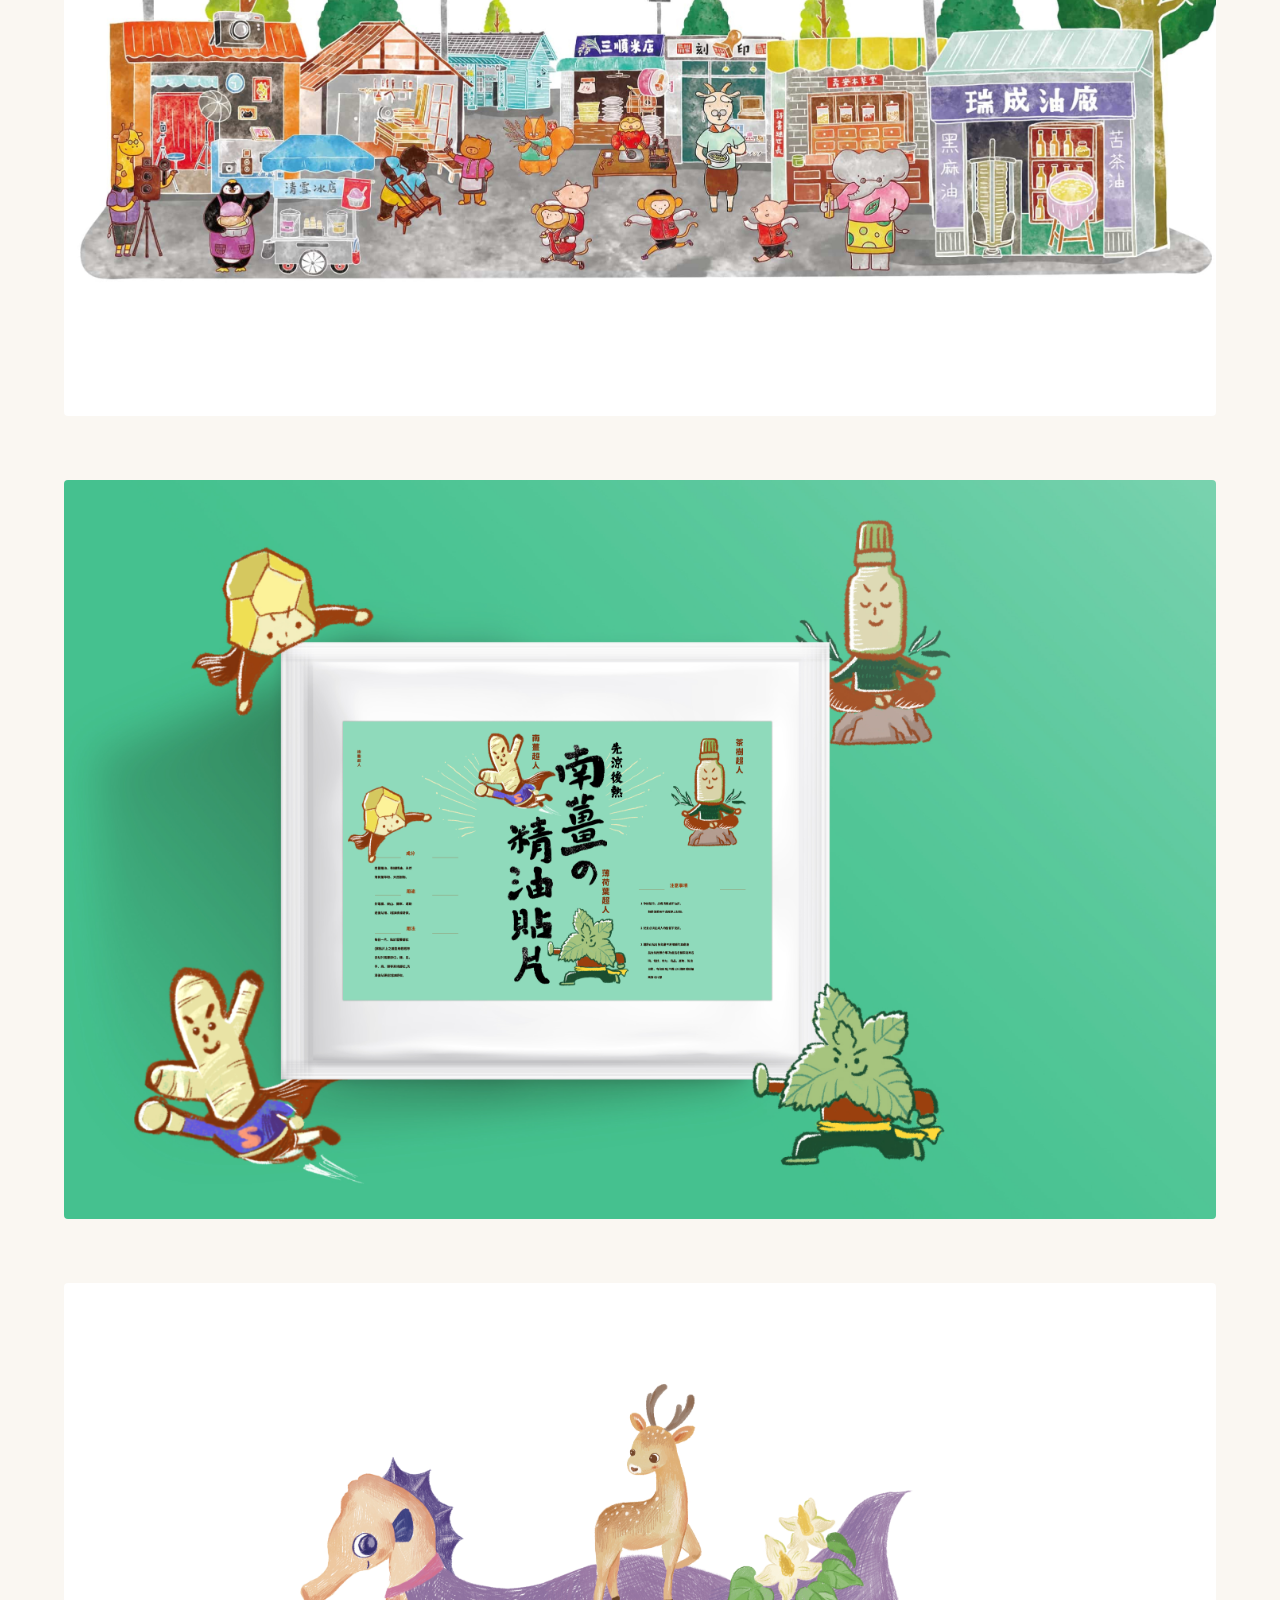
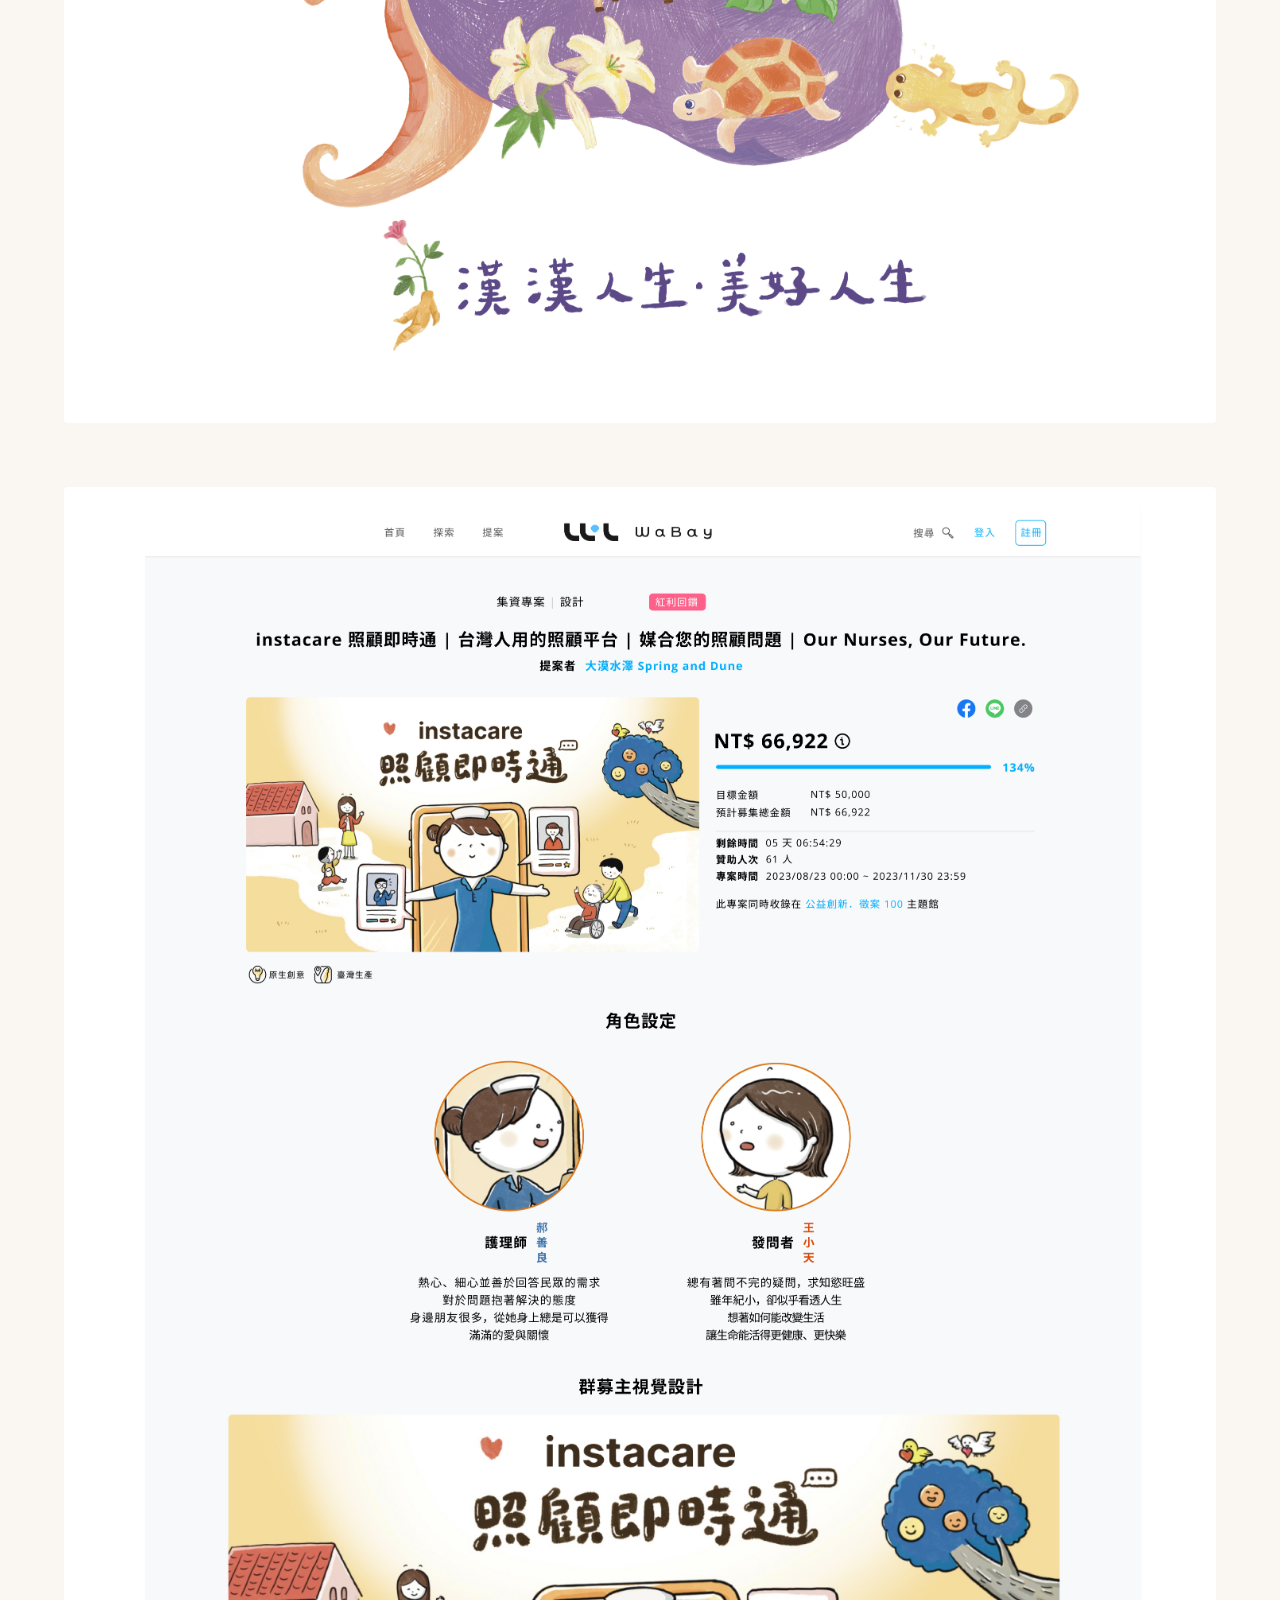
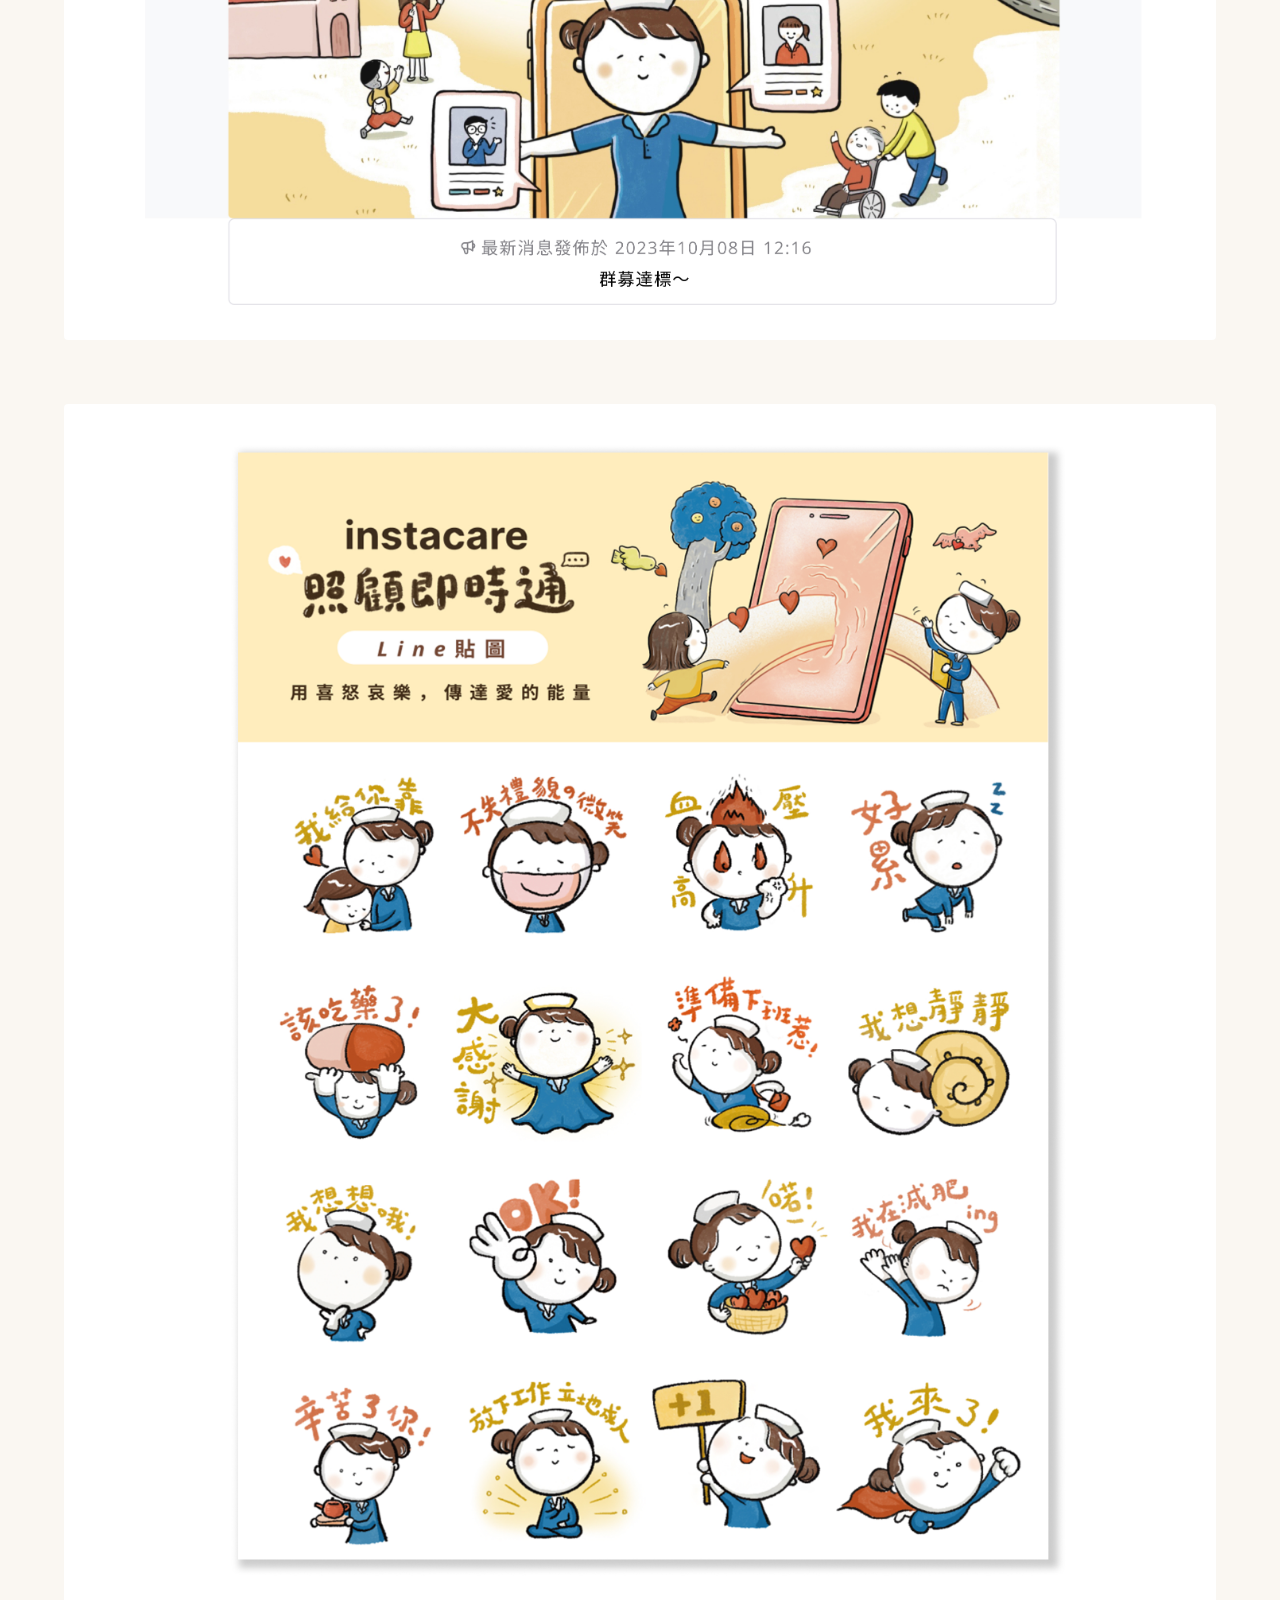
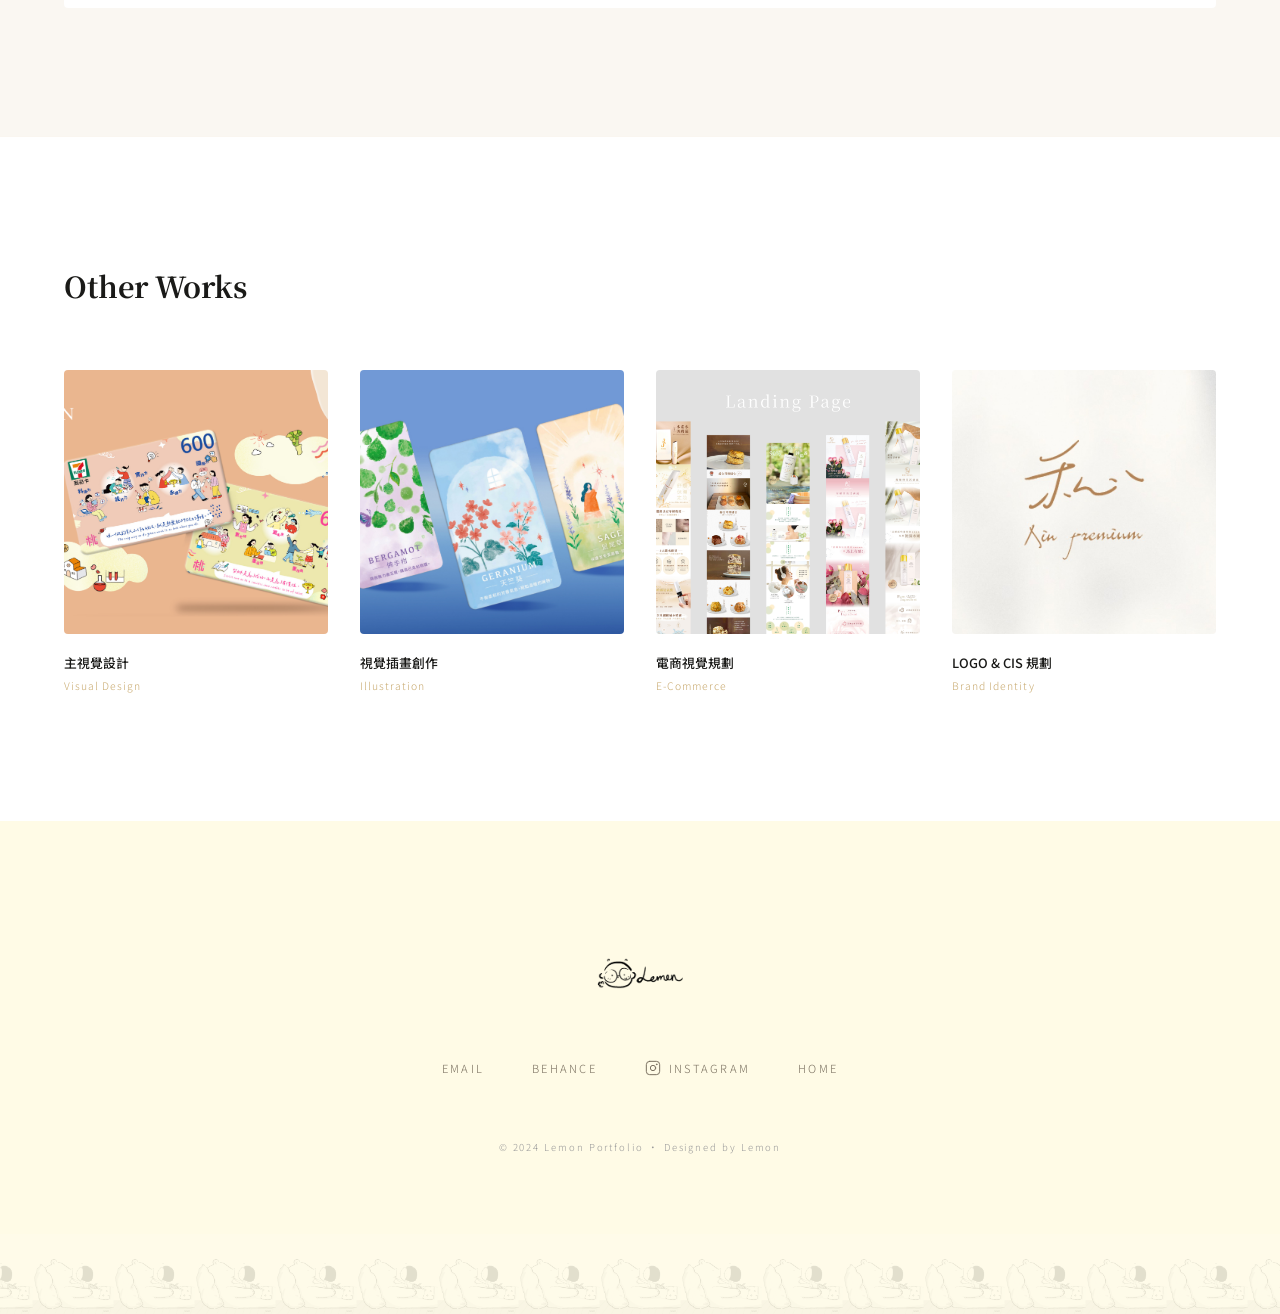
==== commit bab6fdd7: "style: unify illustration card thumbnail to illustration-03.jpg across all pages" ====
--- a/work-character.html
+++ b/work-character.html
@@ -111,7 +111,7 @@
                 <div class="related-tag">Visual Design</div>
             </a>
             <a href="work-illustration.html" class="related-item">
-                <div class="related-thumb"><img src="works/illustration-02.jpg" alt=""></div>
+                <div class="related-thumb"><img src="works/illustration-03.jpg" alt=""></div>
                 <div class="related-name">視覺插畫創作</div>
                 <div class="related-tag">Illustration</div>
             </a>
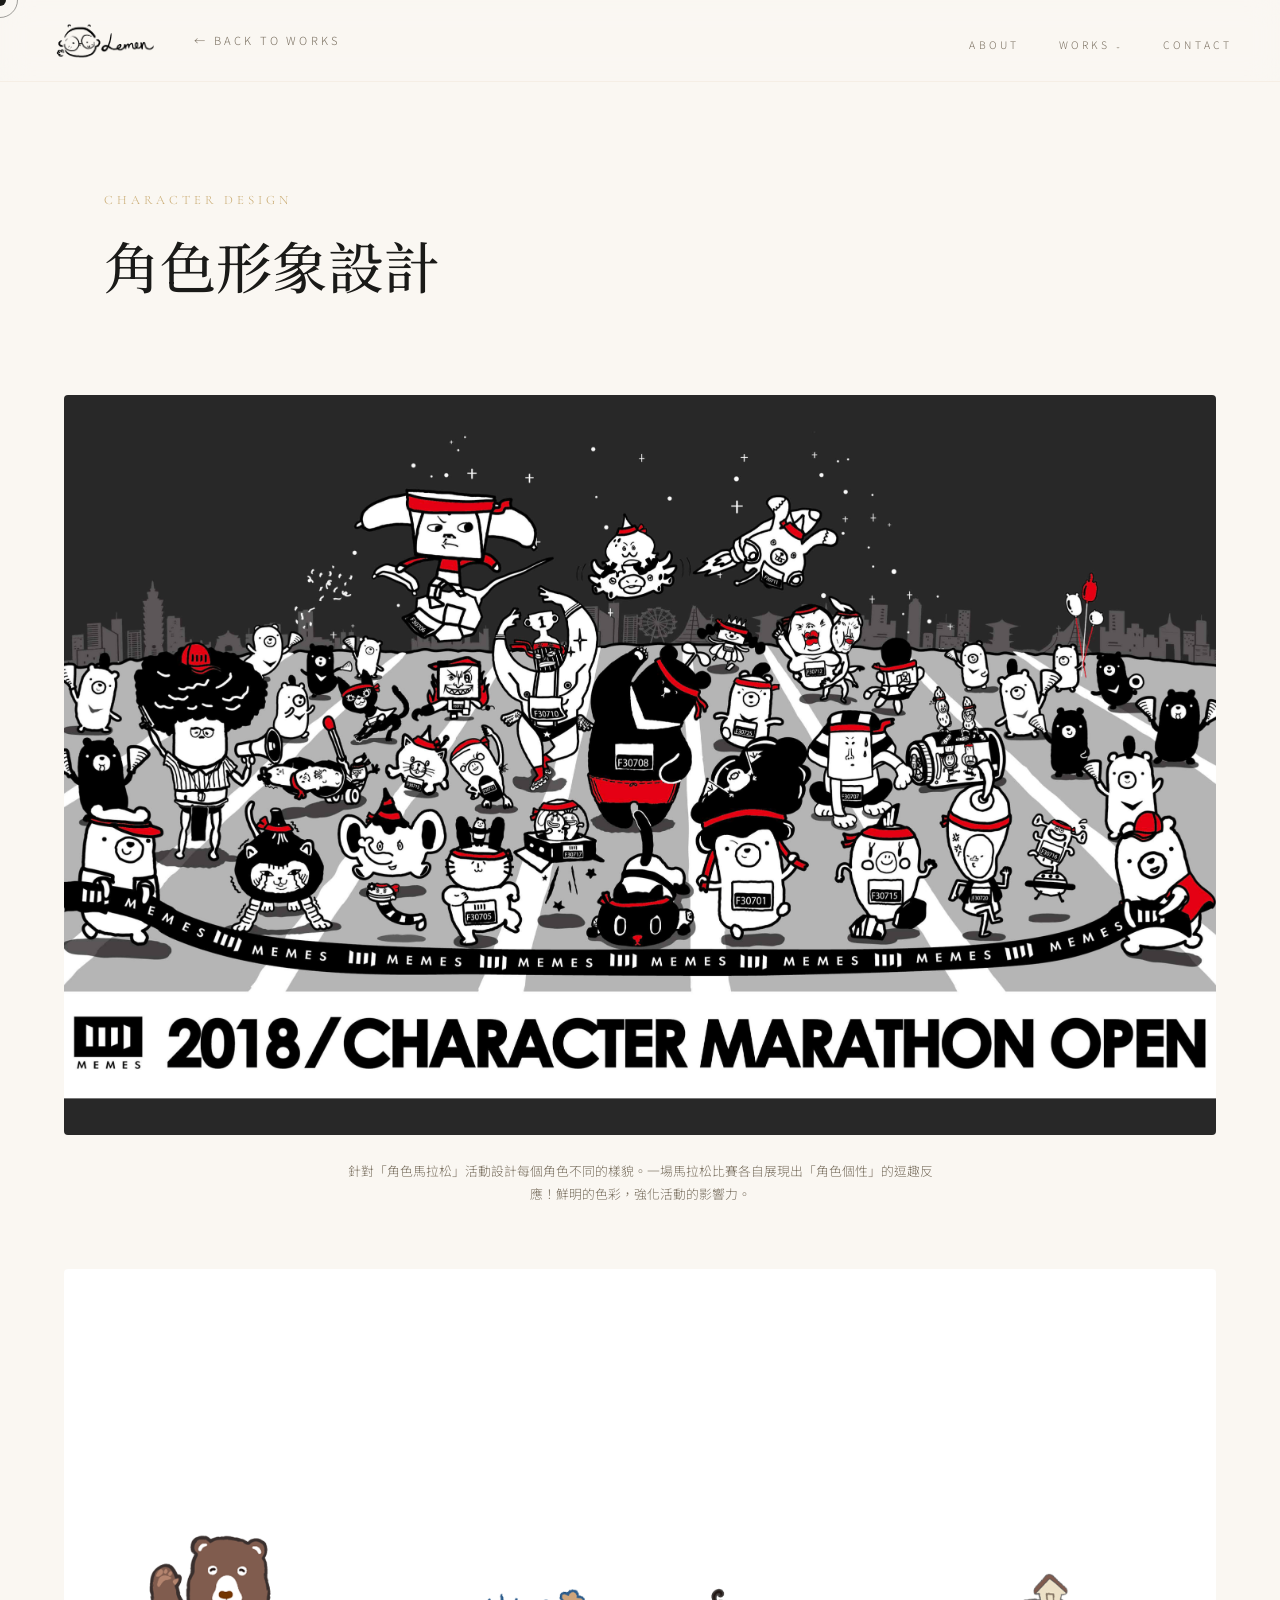
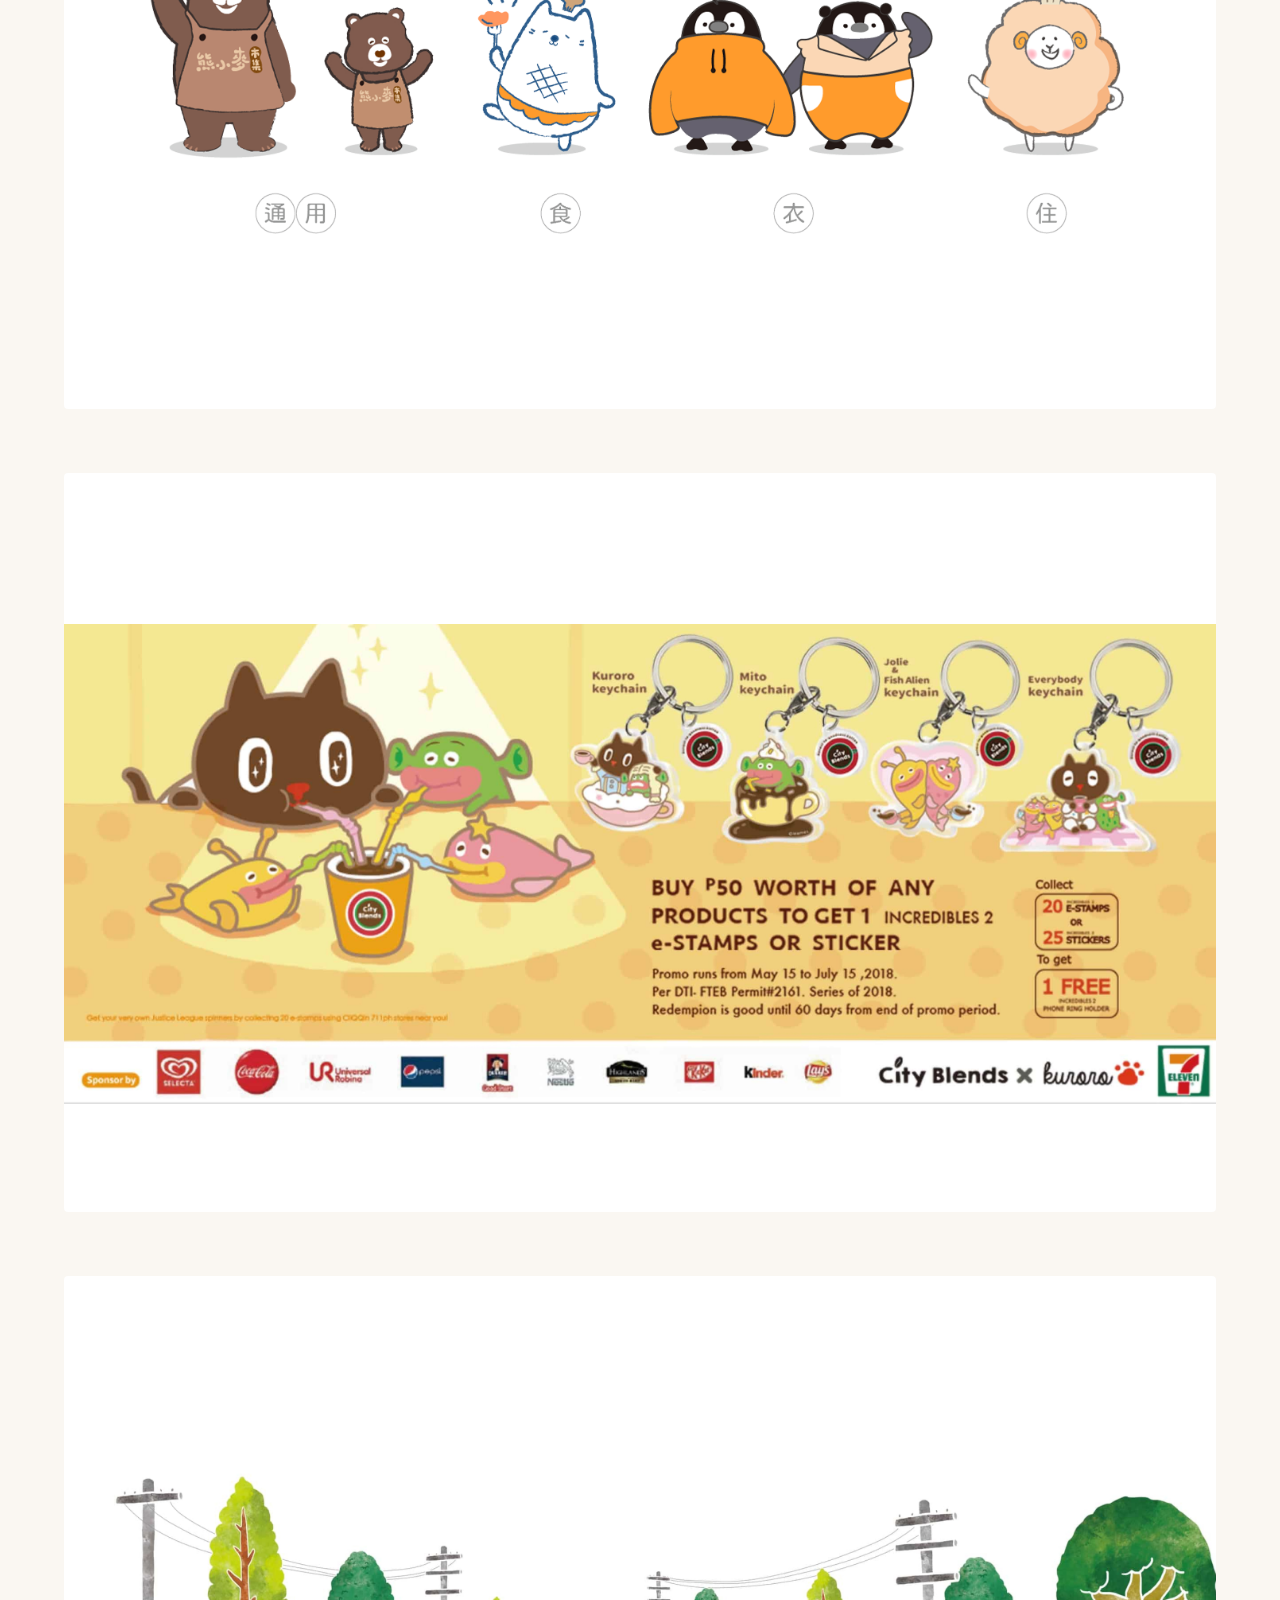
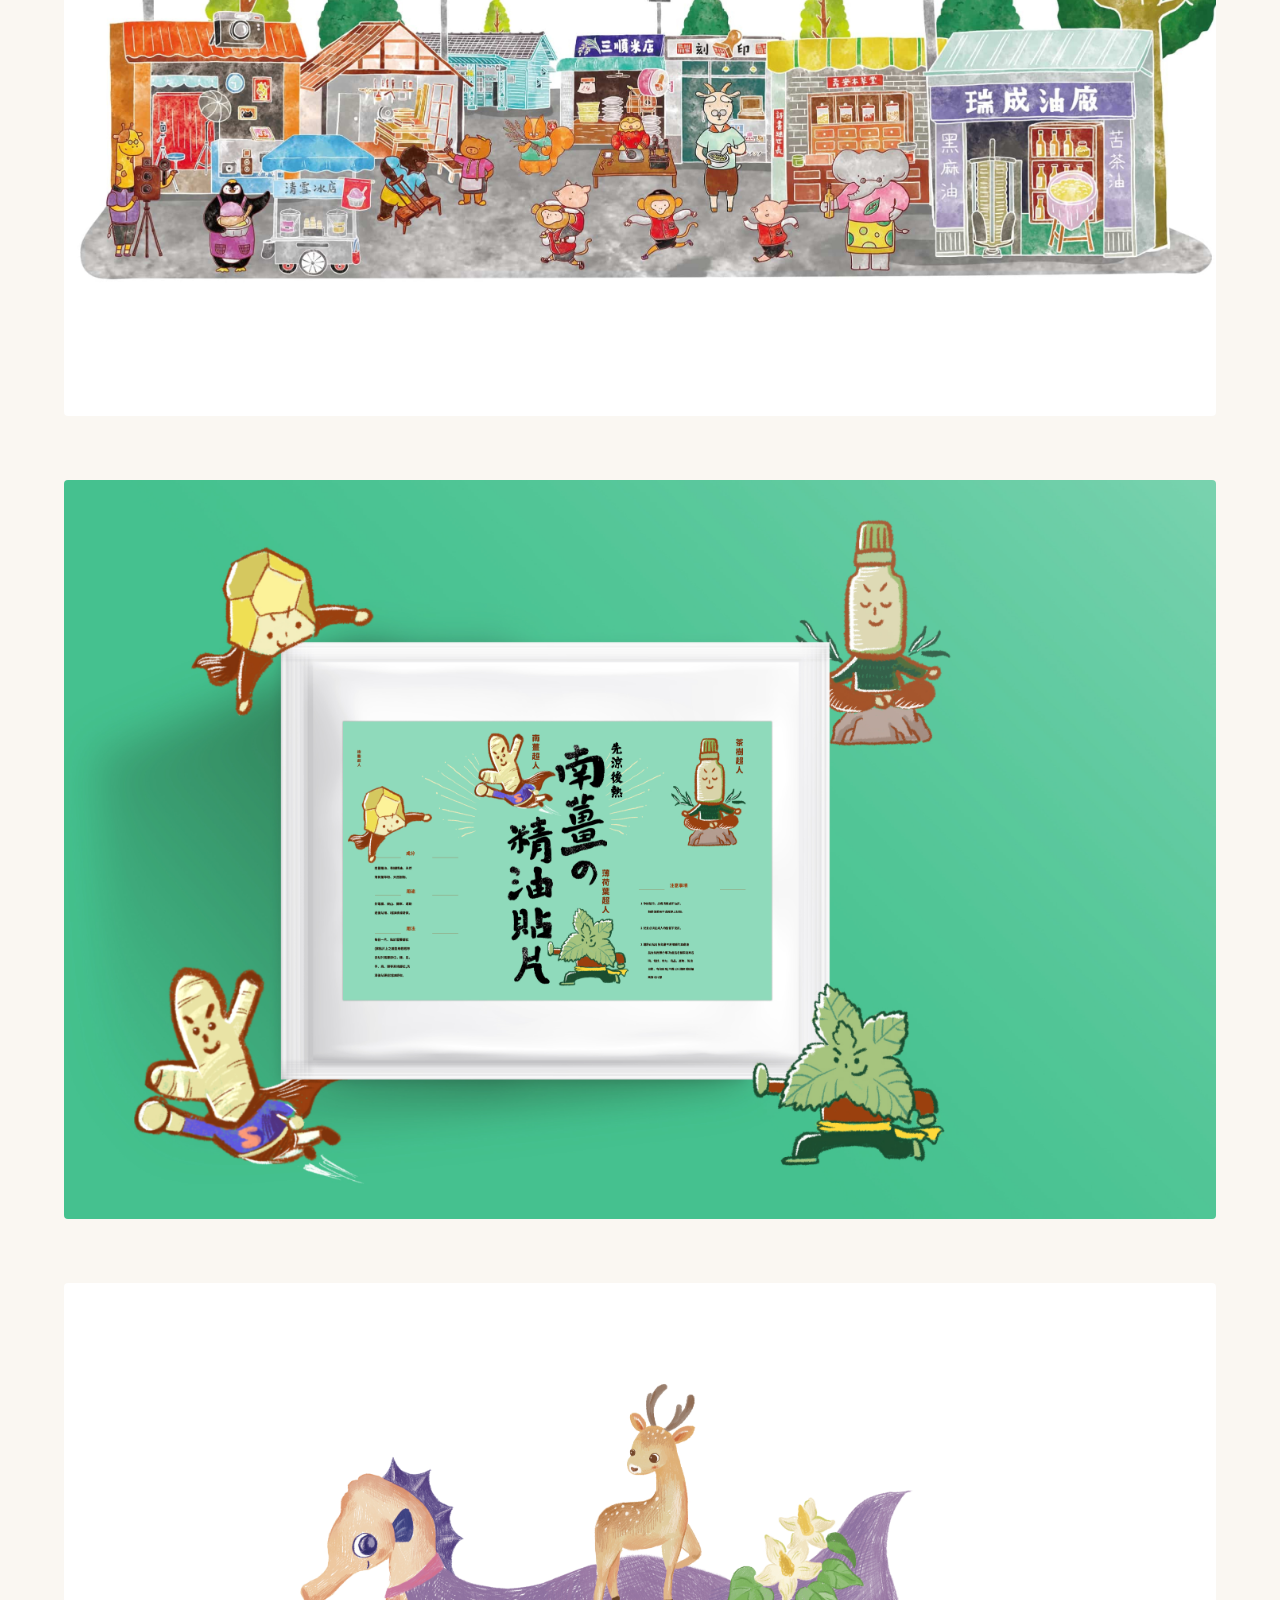
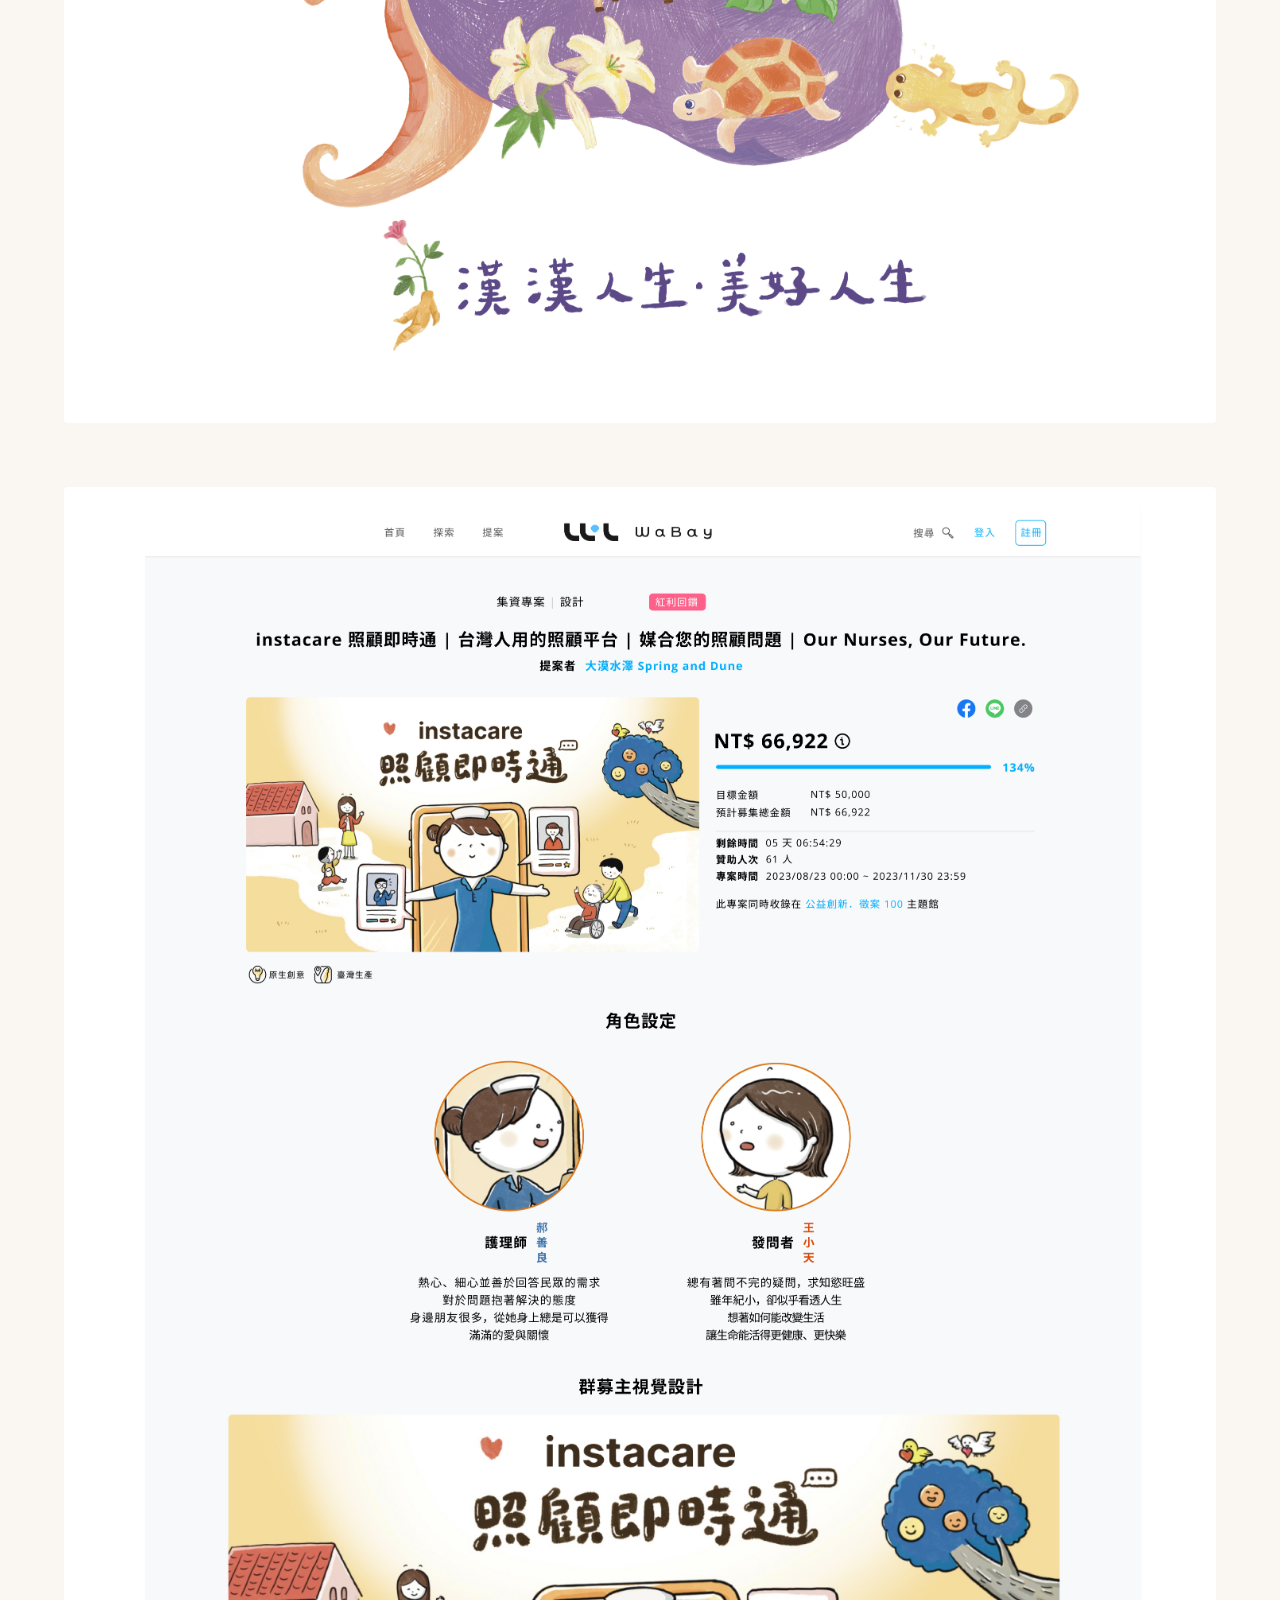
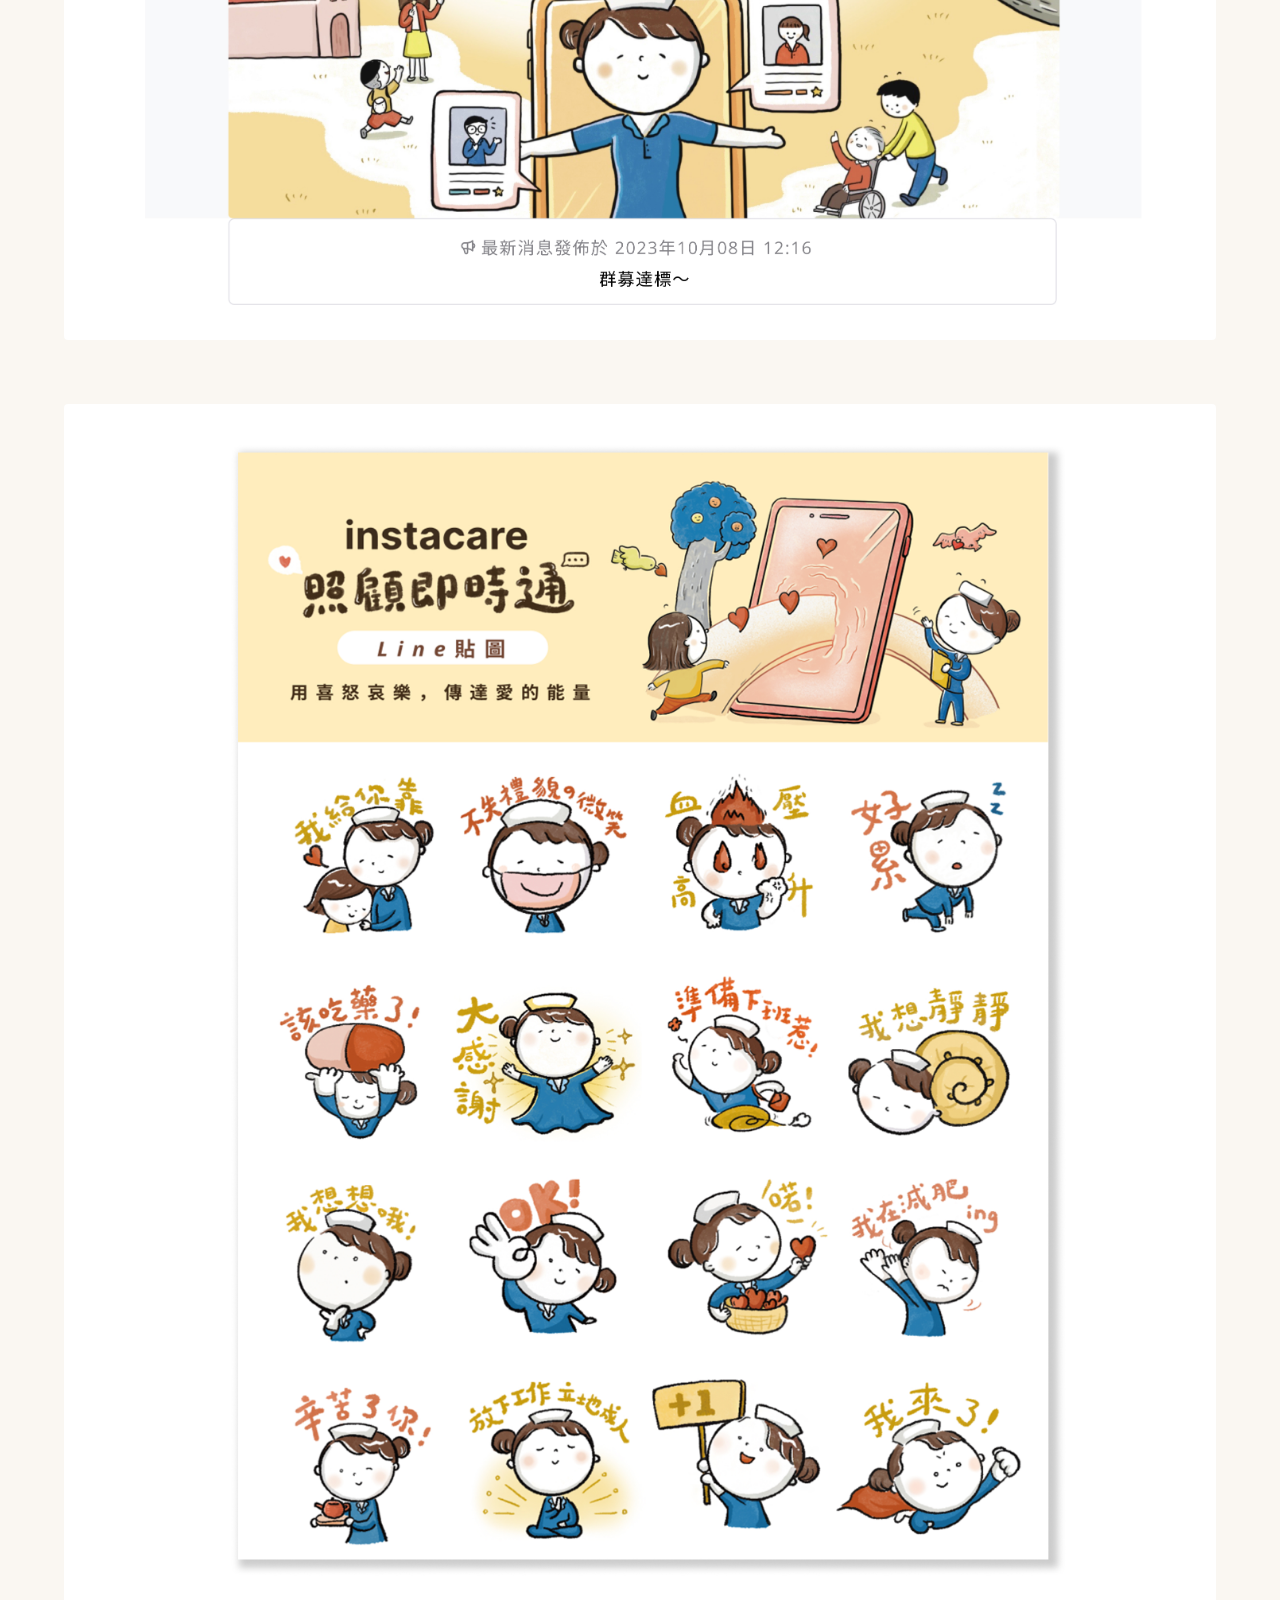
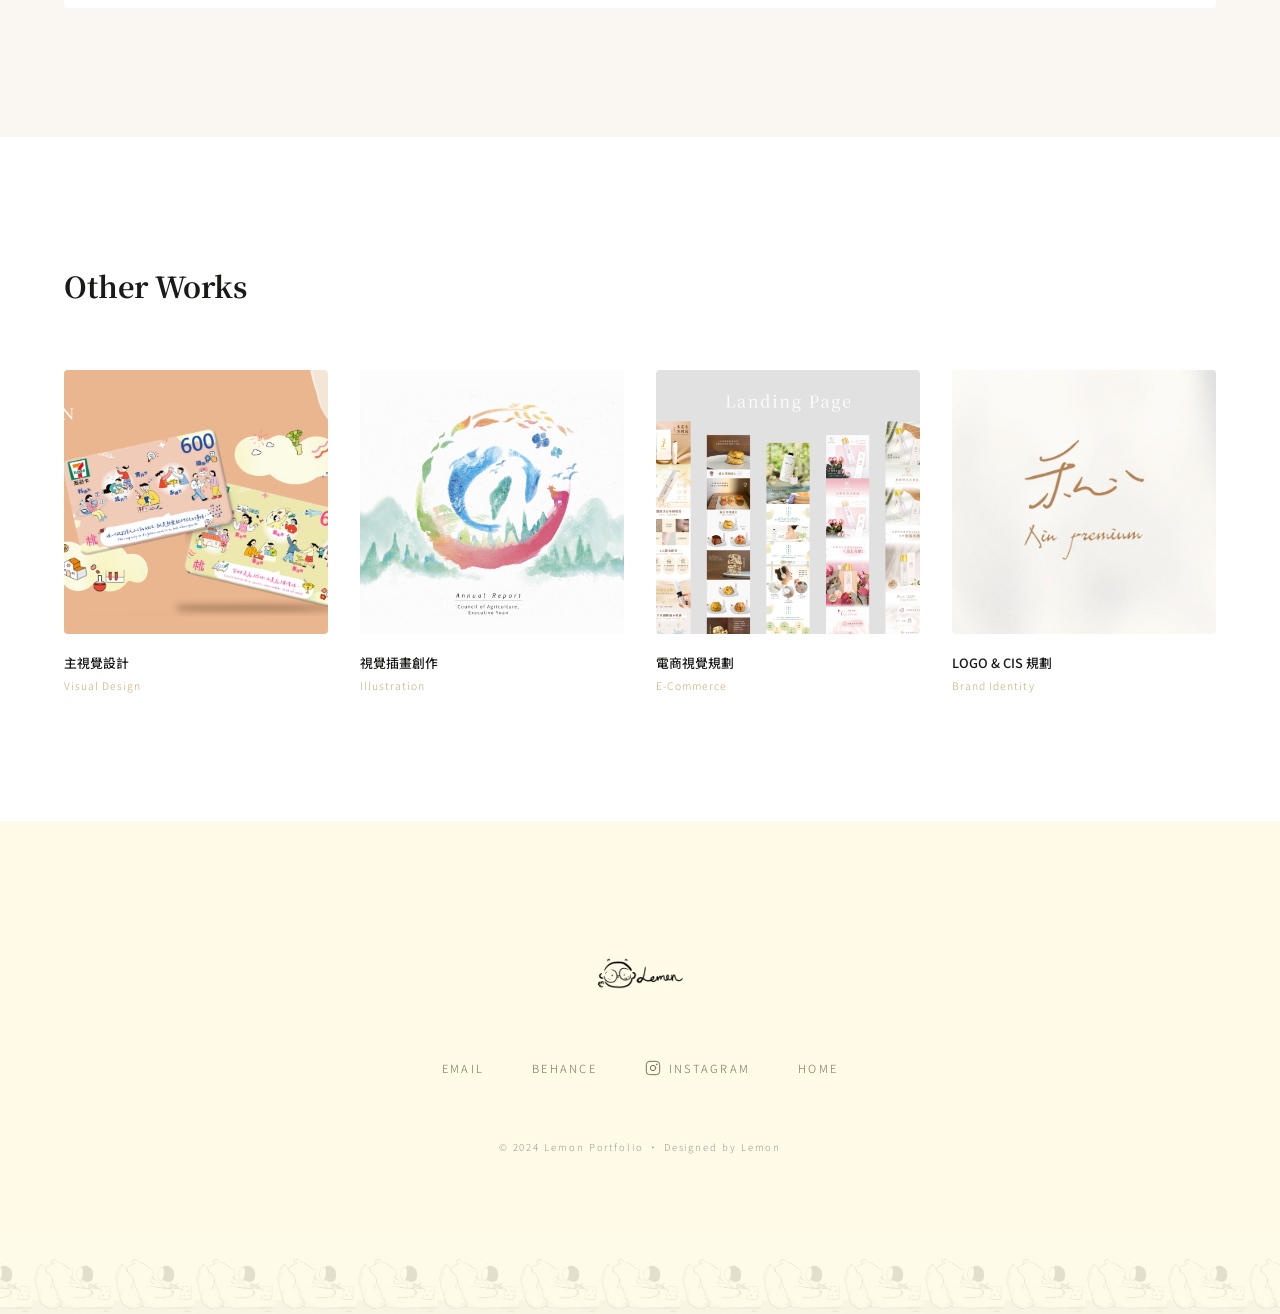
==== commit a8d9a0f4: "style: change illustration card thumbnail back to illustration-01.jpg" ====
--- a/work-character.html
+++ b/work-character.html
@@ -111,7 +111,7 @@
                 <div class="related-tag">Visual Design</div>
             </a>
             <a href="work-illustration.html" class="related-item">
-                <div class="related-thumb"><img src="works/illustration-03.jpg" alt=""></div>
+                <div class="related-thumb"><img src="works/illustration-01.jpg" alt=""></div>
                 <div class="related-name">視覺插畫創作</div>
                 <div class="related-tag">Illustration</div>
             </a>
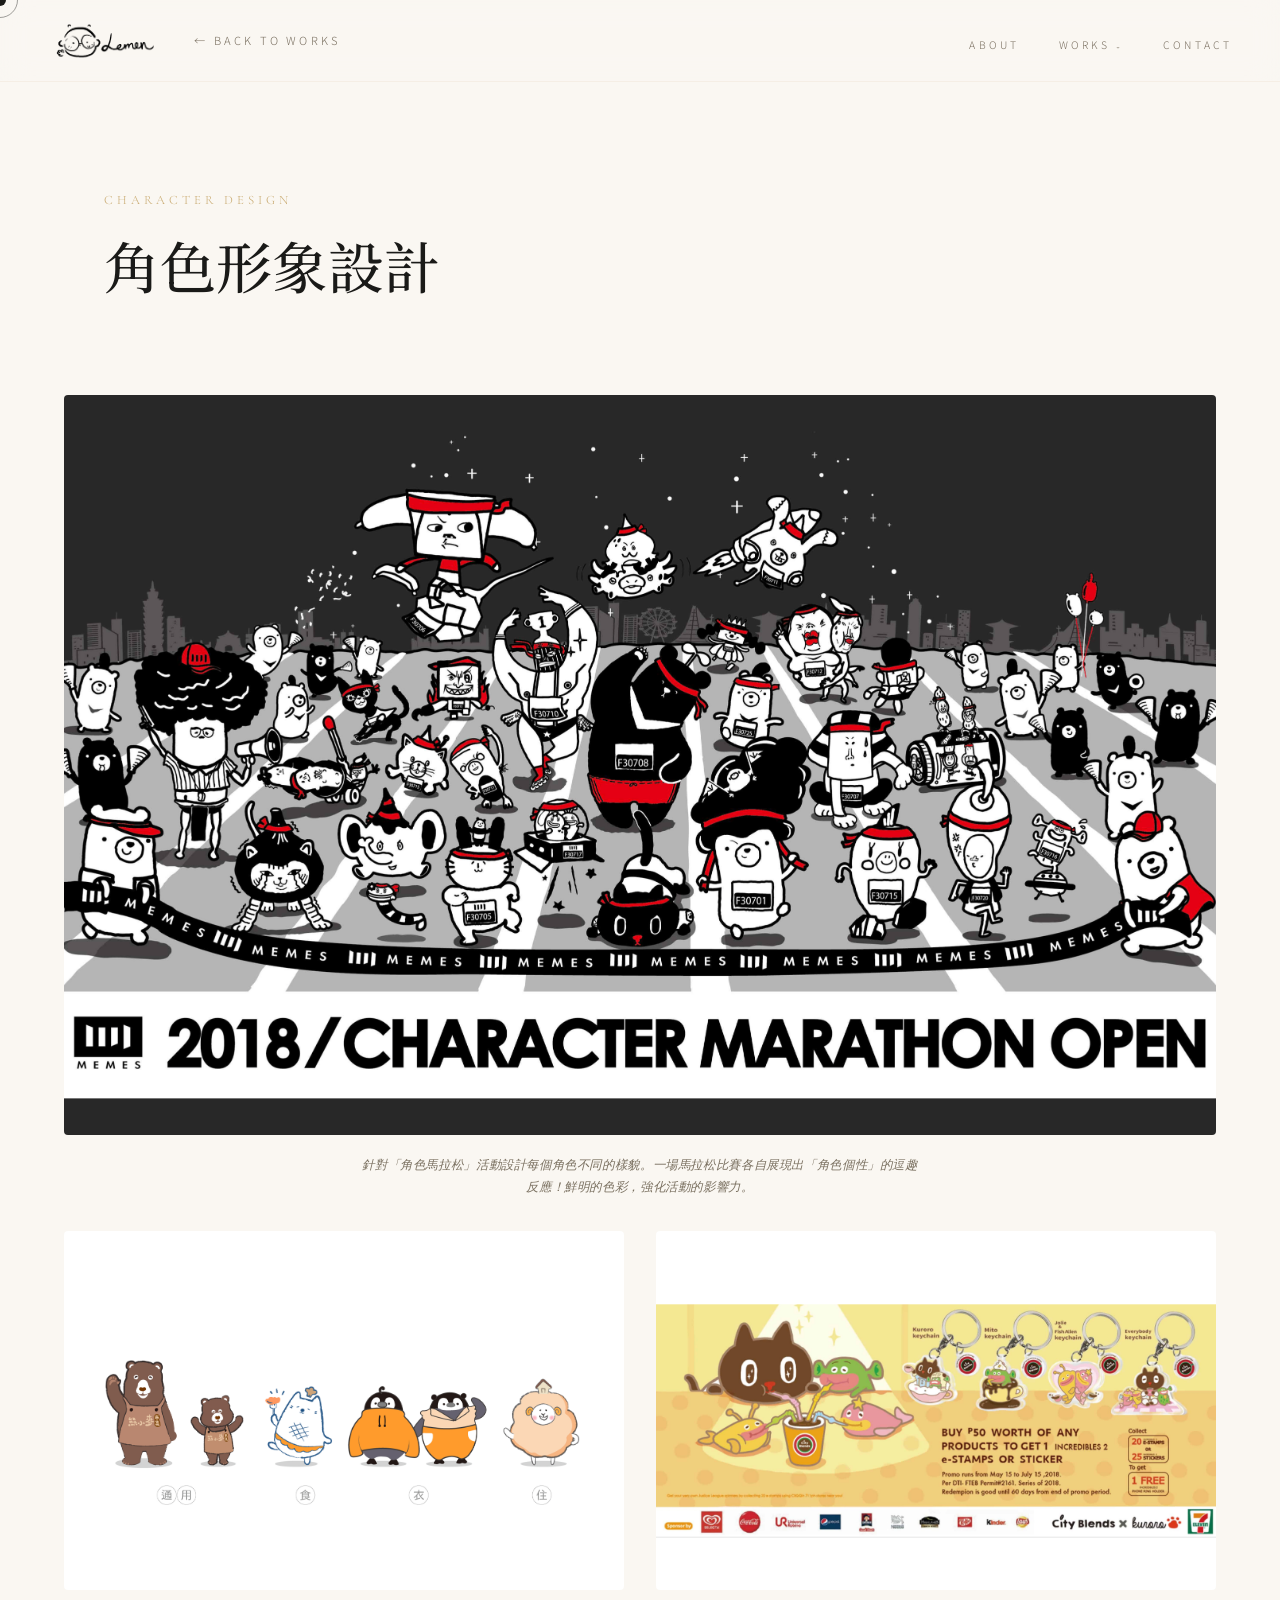
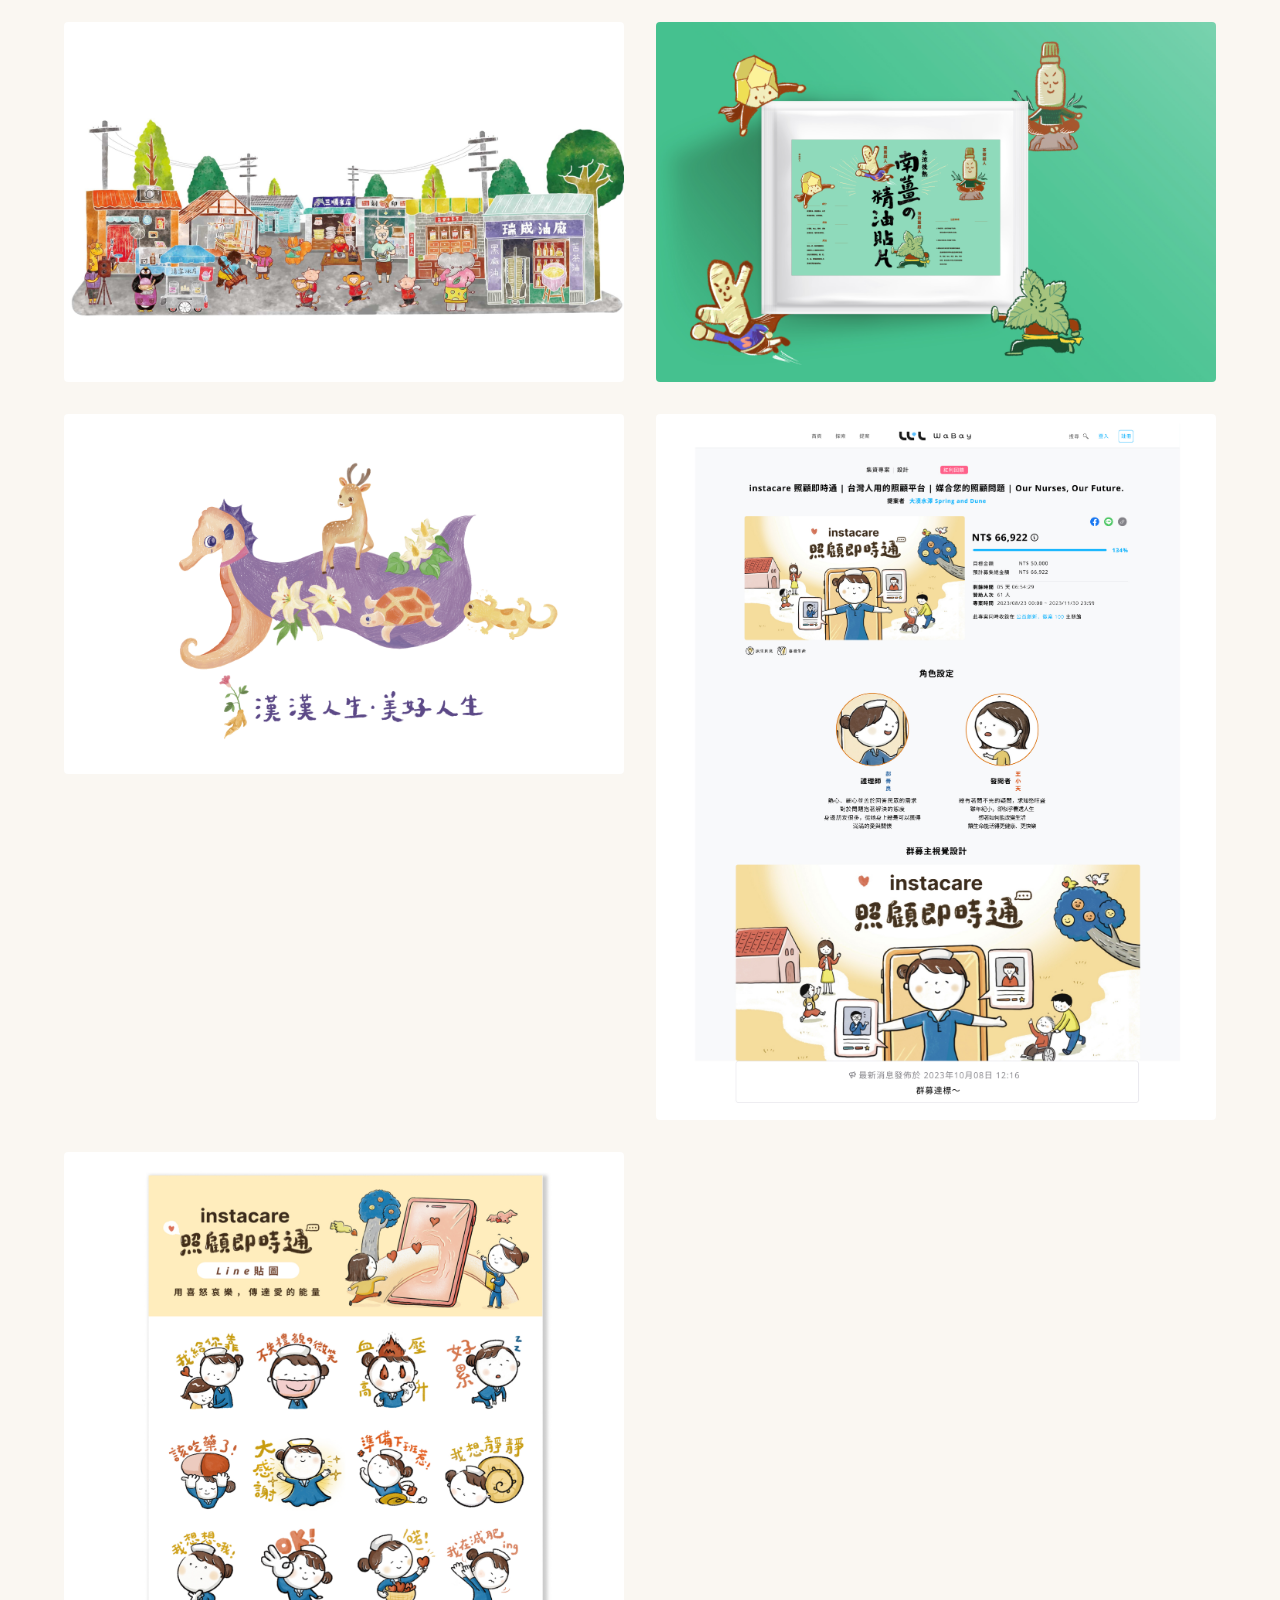
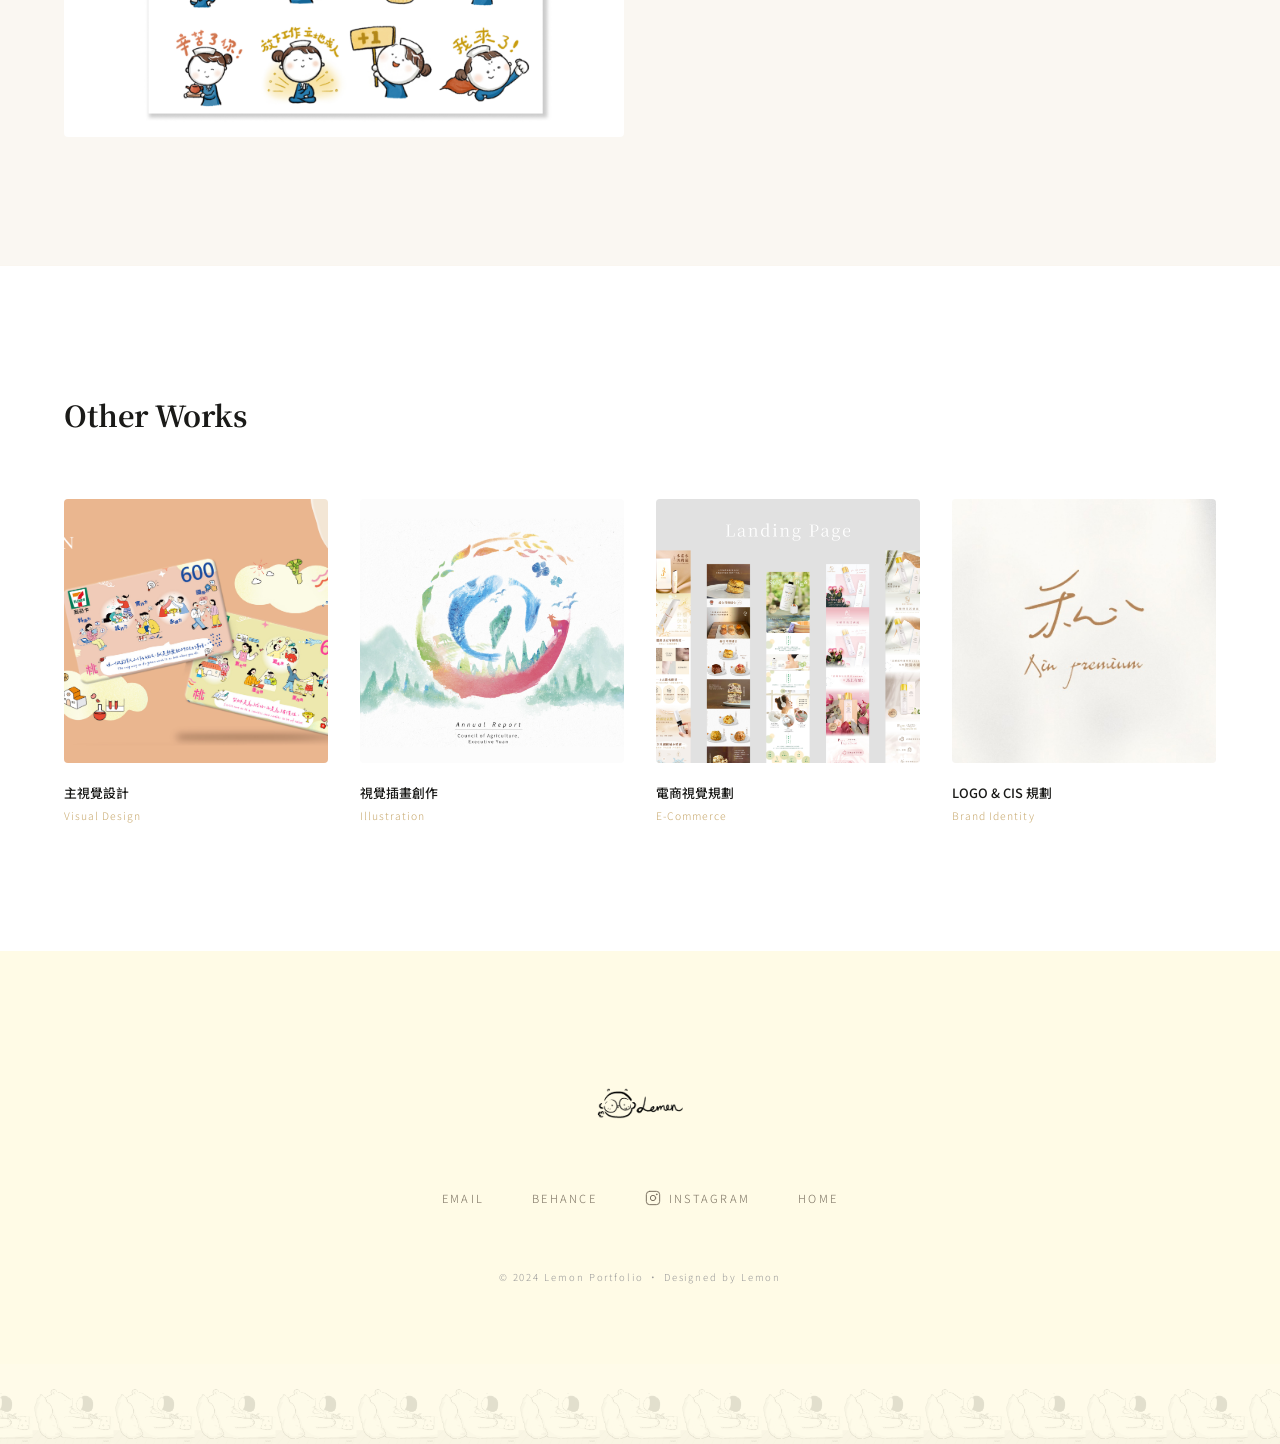
==== commit 44e557d7: "feat: 全站視覺與UX優化 - Nav 捲動進度條（所有頁面） - 作品縮圖 hover overlay + View 提示 - Badge 改為暖金風格，標籤改英文分類名 - 作品頁圖片改 2 " ====
--- a/work-character.html
+++ b/work-character.html
@@ -17,6 +17,8 @@
 
     <div class="cursor" id="cursor"></div>
     <div class="cursor-ring" id="cursorRing"></div>
+
+    <div class="nav-progress" id="navProgress"></div>
 
     <!-- NAV -->
     <nav class="work-nav">
--- a/work.css
+++ b/work.css
@@ -99,7 +99,7 @@
     color: var(--warm);
 }
 
-/* Image Stack */
+/* Image Grid / Masonry */
 .detail-body {
     padding: 0 4rem 8rem;
     max-width: 1400px;
@@ -107,9 +107,25 @@
 }
 
 .image-stack {
-    display: flex;
-    flex-direction: column;
-    gap: 4rem;
+    display: grid;
+    grid-template-columns: 1fr 1fr;
+    gap: 2rem;
+    align-items: start;
+}
+
+.stack-item:first-child {
+    grid-column: 1 / -1;
+}
+
+.stack-item {
+    opacity: 0;
+    transform: translateY(24px);
+    transition: opacity 0.65s ease, transform 0.65s ease;
+}
+
+.stack-item.visible {
+    opacity: 1;
+    transform: translateY(0);
 }
 
 .stack-item img {
@@ -117,17 +133,34 @@
     height: auto;
     display: block;
     border-radius: 4px;
+    transition: transform 0.5s ease;
+}
+
+.stack-item:hover img {
+    transform: scale(1.012);
 }
 
 .stack-caption {
-    margin-top: 1.5rem;
-    font-size: 0.8rem;
+    margin-top: 1.2rem;
+    font-size: 0.78rem;
     color: var(--muted);
     text-align: center;
-    max-width: 600px;
+    max-width: 560px;
     margin-left: auto;
     margin-right: auto;
     line-height: 1.8;
+    font-family: 'Cormorant Garamond', serif;
+    font-style: italic;
+    letter-spacing: 0.05em;
+}
+
+@media (max-width: 768px) {
+    .image-stack {
+        grid-template-columns: 1fr;
+    }
+    .stack-item:first-child {
+        grid-column: auto;
+    }
 }
 
 /* Related Works */
@@ -241,6 +274,139 @@
     pointer-events: none;
 }
 
+/* ─── Lightbox ─────────────────────────────────────────────────────────────── */
+.lightbox {
+    position: fixed;
+    inset: 0;
+    z-index: 9000;
+    display: flex;
+    align-items: center;
+    justify-content: center;
+    opacity: 0;
+    visibility: hidden;
+    transition: opacity 0.3s ease, visibility 0.3s ease;
+}
+
+.lightbox.active {
+    opacity: 1;
+    visibility: visible;
+}
+
+.lb-overlay {
+    position: absolute;
+    inset: 0;
+    background: rgba(26, 26, 24, 0.93);
+    backdrop-filter: blur(6px);
+    -webkit-backdrop-filter: blur(6px);
+    cursor: pointer;
+}
+
+.lb-content {
+    position: relative;
+    z-index: 1;
+    display: flex;
+    flex-direction: column;
+    align-items: center;
+    max-width: min(90vw, 1200px);
+    padding: 0 5rem;
+}
+
+.lb-img {
+    max-width: 100%;
+    max-height: 82vh;
+    object-fit: contain;
+    border-radius: 4px;
+    box-shadow: 0 40px 100px rgba(0, 0, 0, 0.5);
+    transition: opacity 0.2s ease, transform 0.25s ease;
+}
+
+.lb-caption {
+    color: rgba(245, 240, 232, 0.55);
+    font-family: 'Cormorant Garamond', serif;
+    font-style: italic;
+    font-size: 0.82rem;
+    letter-spacing: 0.12em;
+    margin-top: 1.4rem;
+    text-align: center;
+    max-width: 500px;
+    line-height: 1.8;
+}
+
+.lb-counter {
+    display: block;
+    margin-top: 0.8rem;
+    font-family: 'Cormorant Garamond', serif;
+    font-size: 0.7rem;
+    letter-spacing: 0.3em;
+    color: rgba(200, 169, 110, 0.6);
+}
+
+.lb-close {
+    position: fixed;
+    top: 1.8rem;
+    right: 2.2rem;
+    background: none;
+    border: none;
+    color: rgba(245, 240, 232, 0.6);
+    font-size: 1.5rem;
+    cursor: pointer;
+    z-index: 9001;
+    transition: color 0.25s ease, transform 0.3s ease;
+    line-height: 1;
+    padding: 0.5rem;
+}
+
+.lb-close:hover {
+    color: var(--warm);
+    transform: rotate(90deg);
+}
+
+.lb-prev,
+.lb-next {
+    position: fixed;
+    top: 50%;
+    transform: translateY(-50%);
+    background: rgba(245, 240, 232, 0.06);
+    border: 1px solid rgba(245, 240, 232, 0.12);
+    color: rgba(245, 240, 232, 0.7);
+    font-size: 1rem;
+    cursor: pointer;
+    z-index: 9001;
+    padding: 1.1rem 1rem;
+    border-radius: 2px;
+    transition: all 0.3s ease;
+    letter-spacing: 0.05em;
+}
+
+.lb-prev {
+    left: 1.5rem;
+}
+
+.lb-next {
+    right: 1.5rem;
+}
+
+.lb-prev:hover,
+.lb-next:hover {
+    background: rgba(200, 169, 110, 0.15);
+    border-color: rgba(200, 169, 110, 0.4);
+    color: var(--warm);
+}
+
+@media (max-width: 600px) {
+    .lb-content {
+        padding: 0 1rem;
+    }
+
+    .lb-prev {
+        left: 0.5rem;
+    }
+
+    .lb-next {
+        right: 0.5rem;
+    }
+}
+
 /* Responsive */
 @media (max-width: 1024px) {
     .related-grid {
